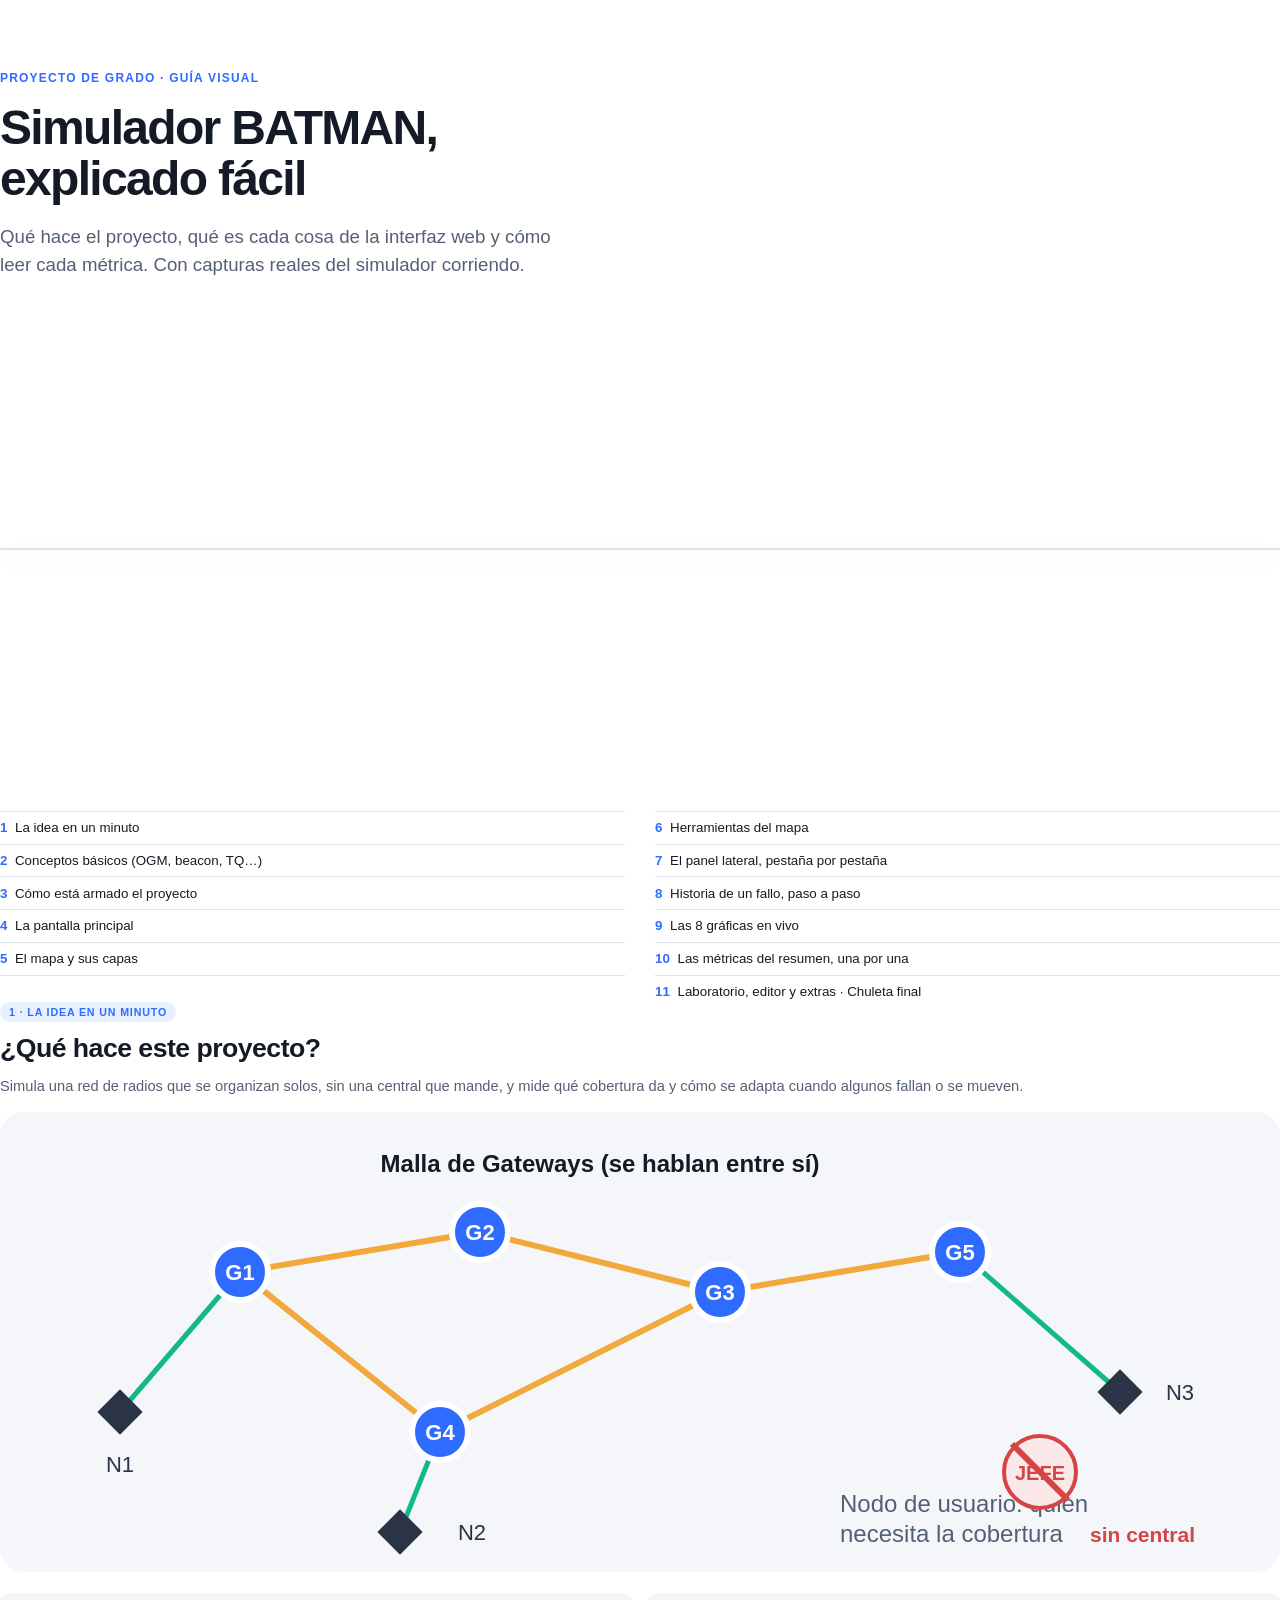
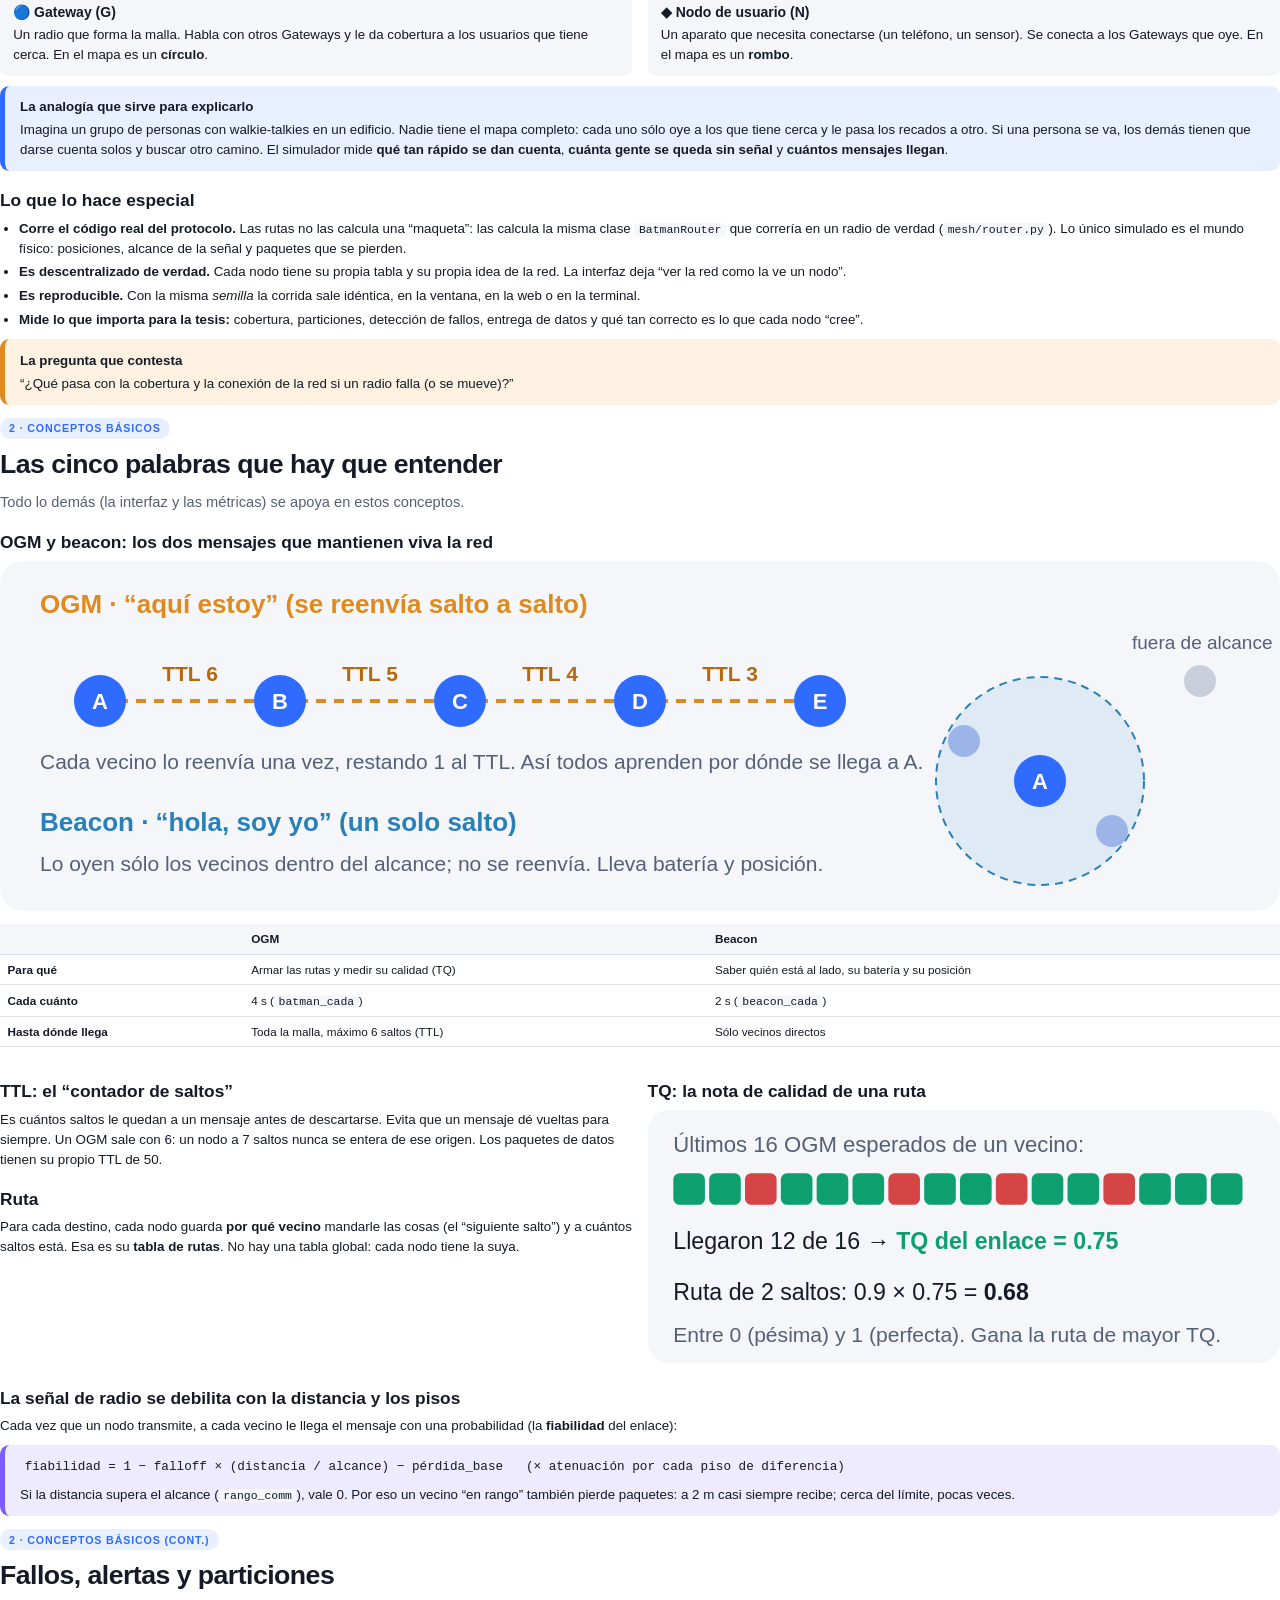
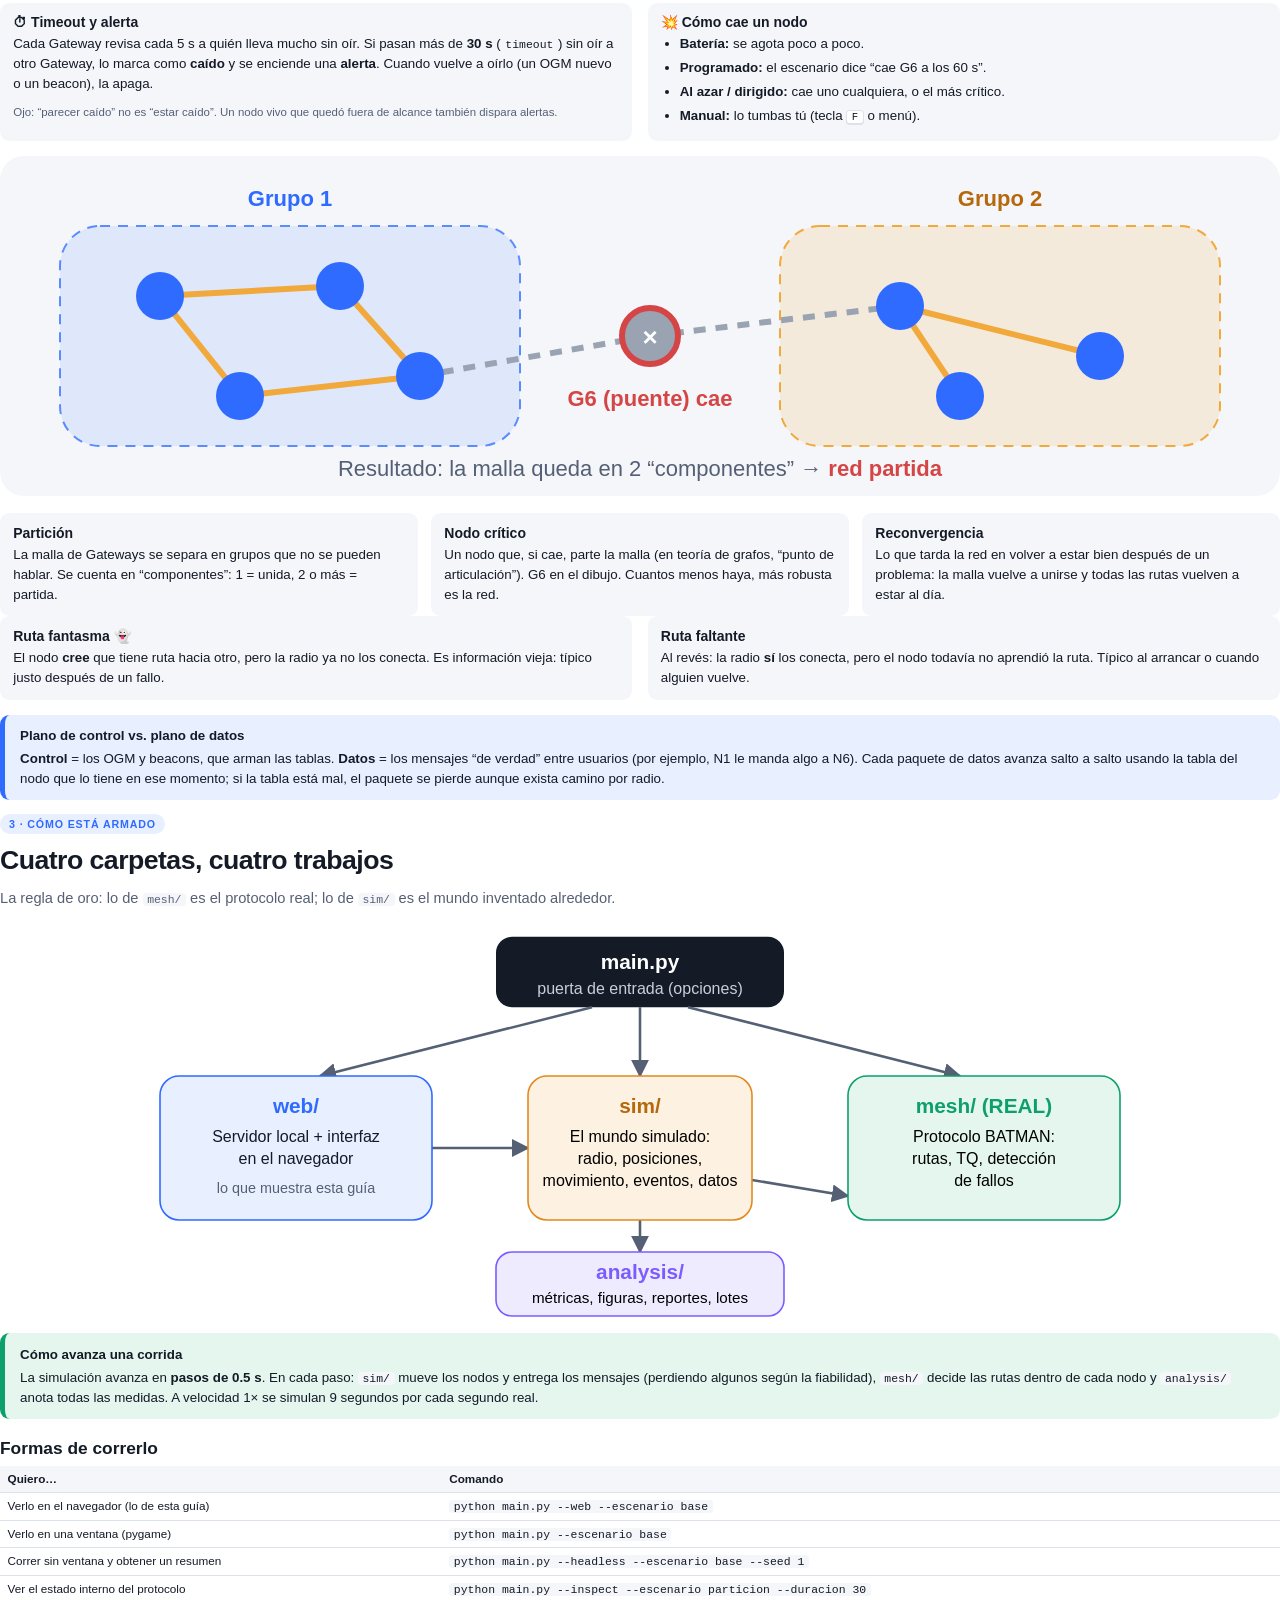
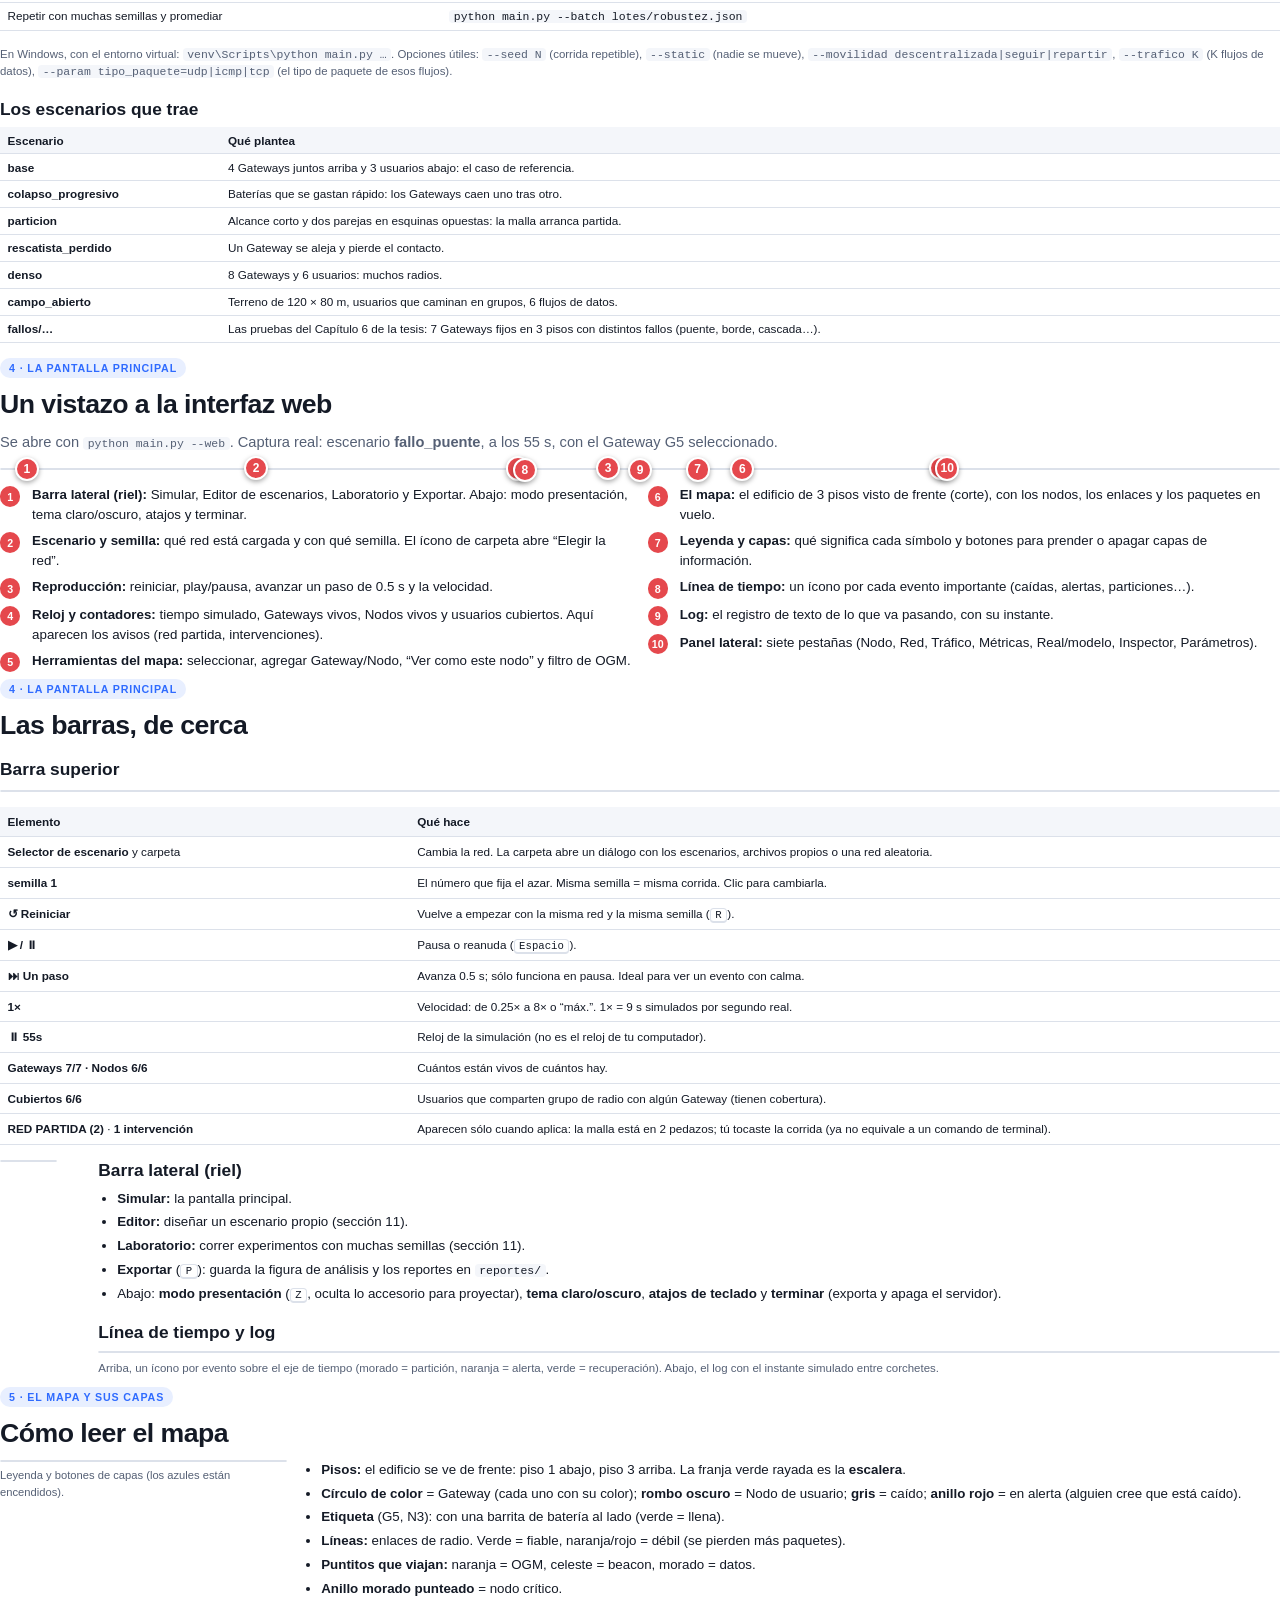
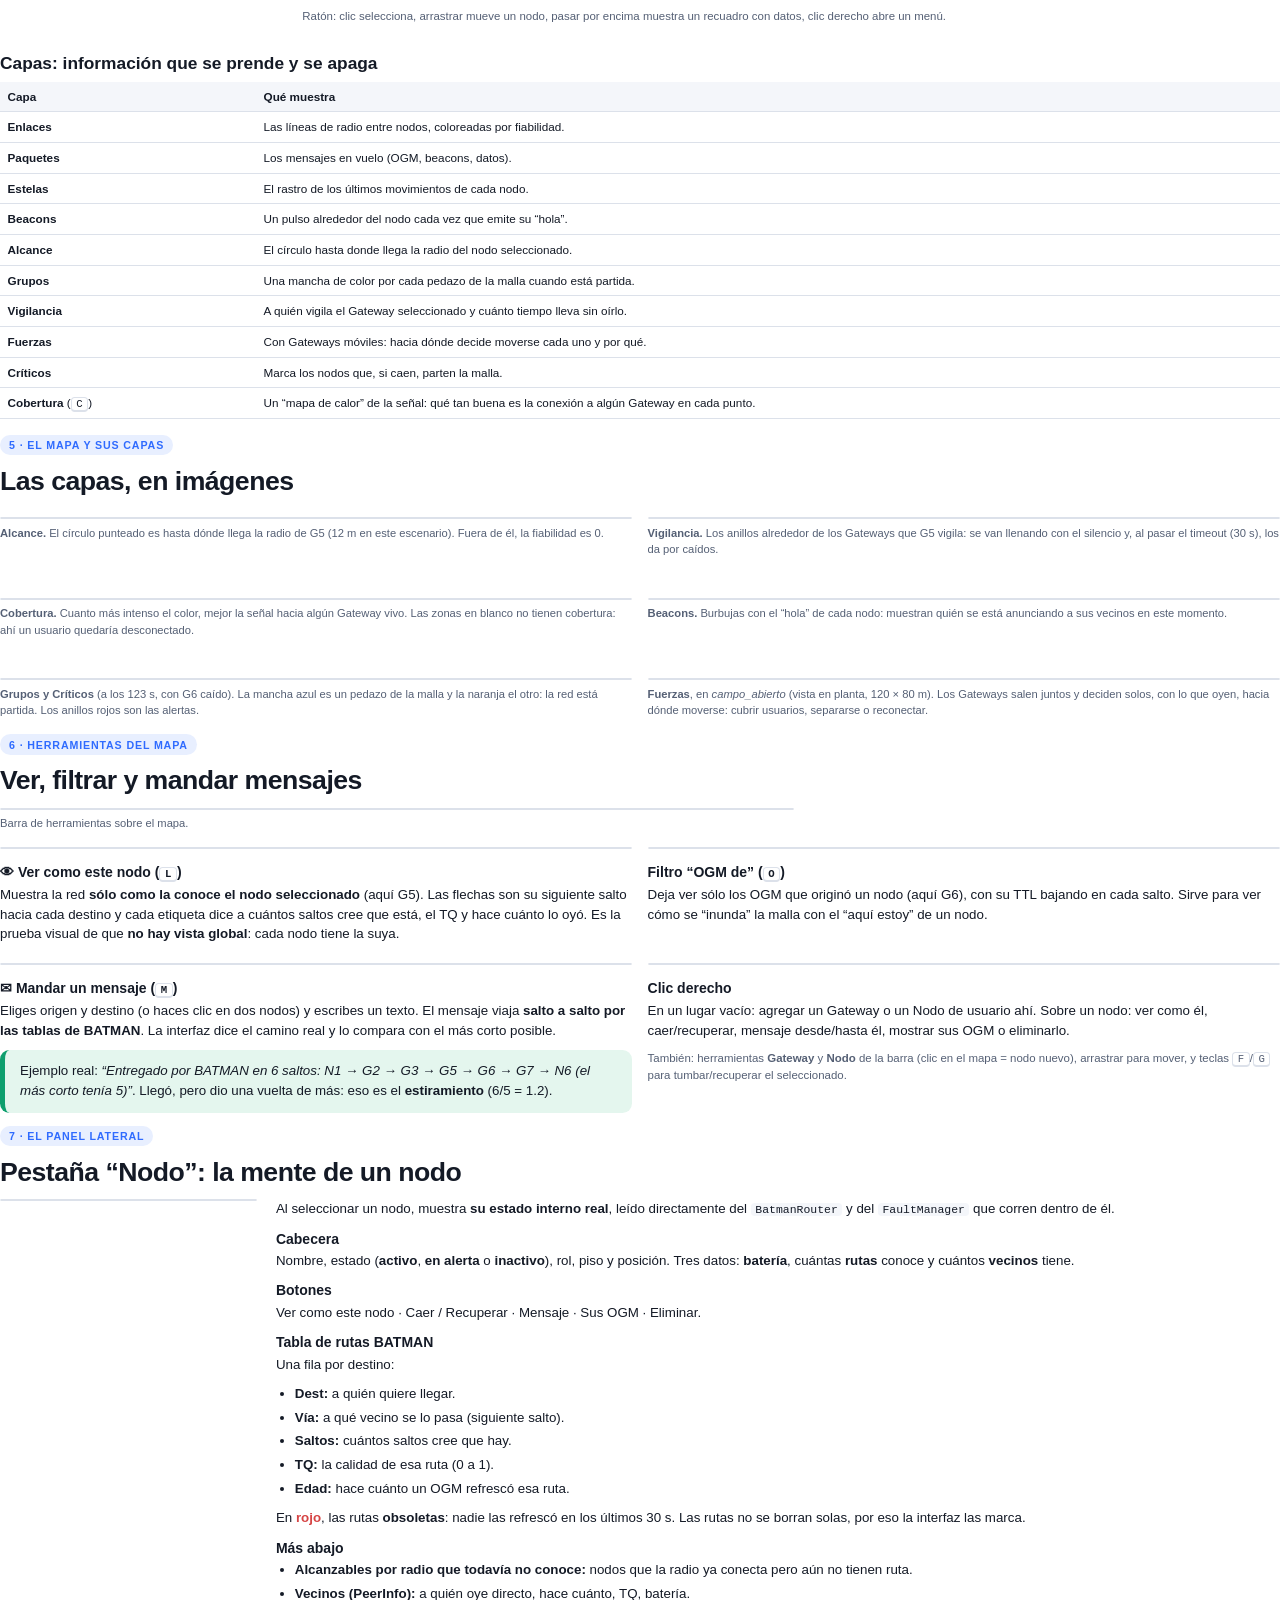
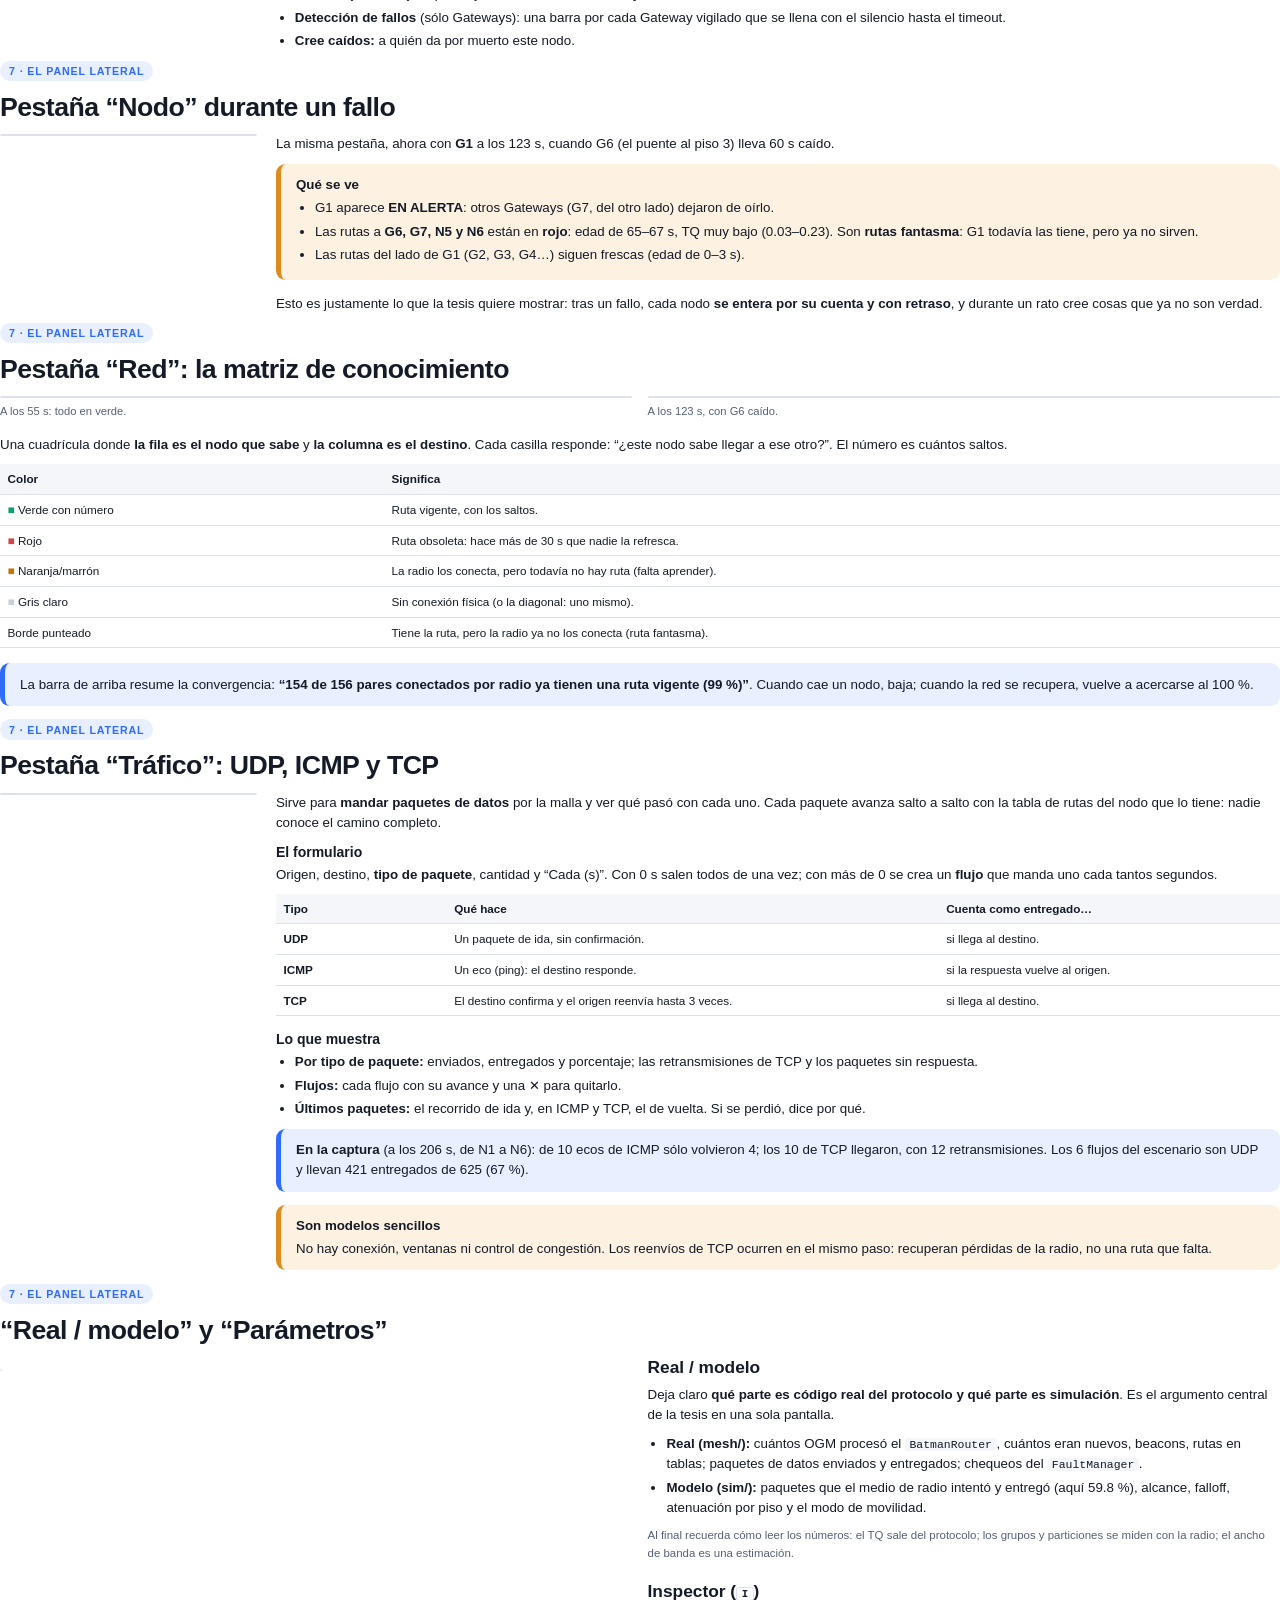
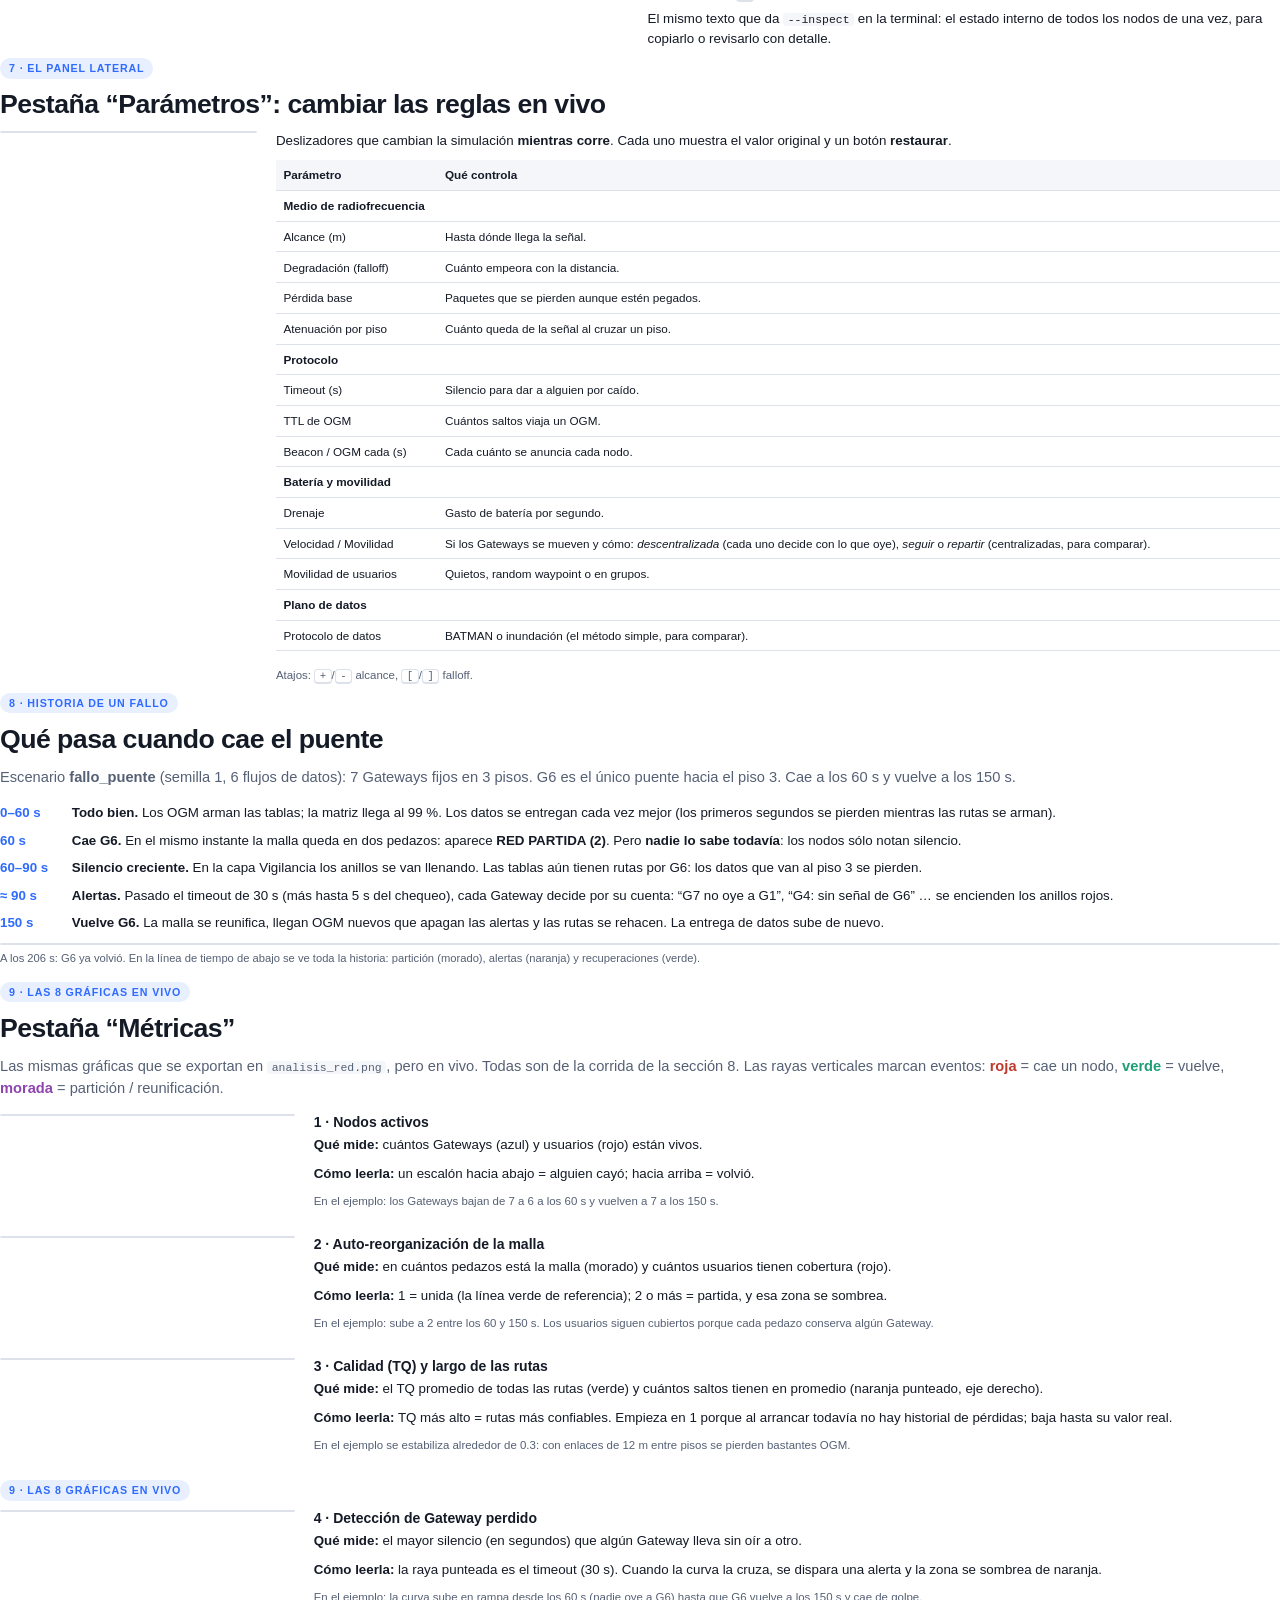
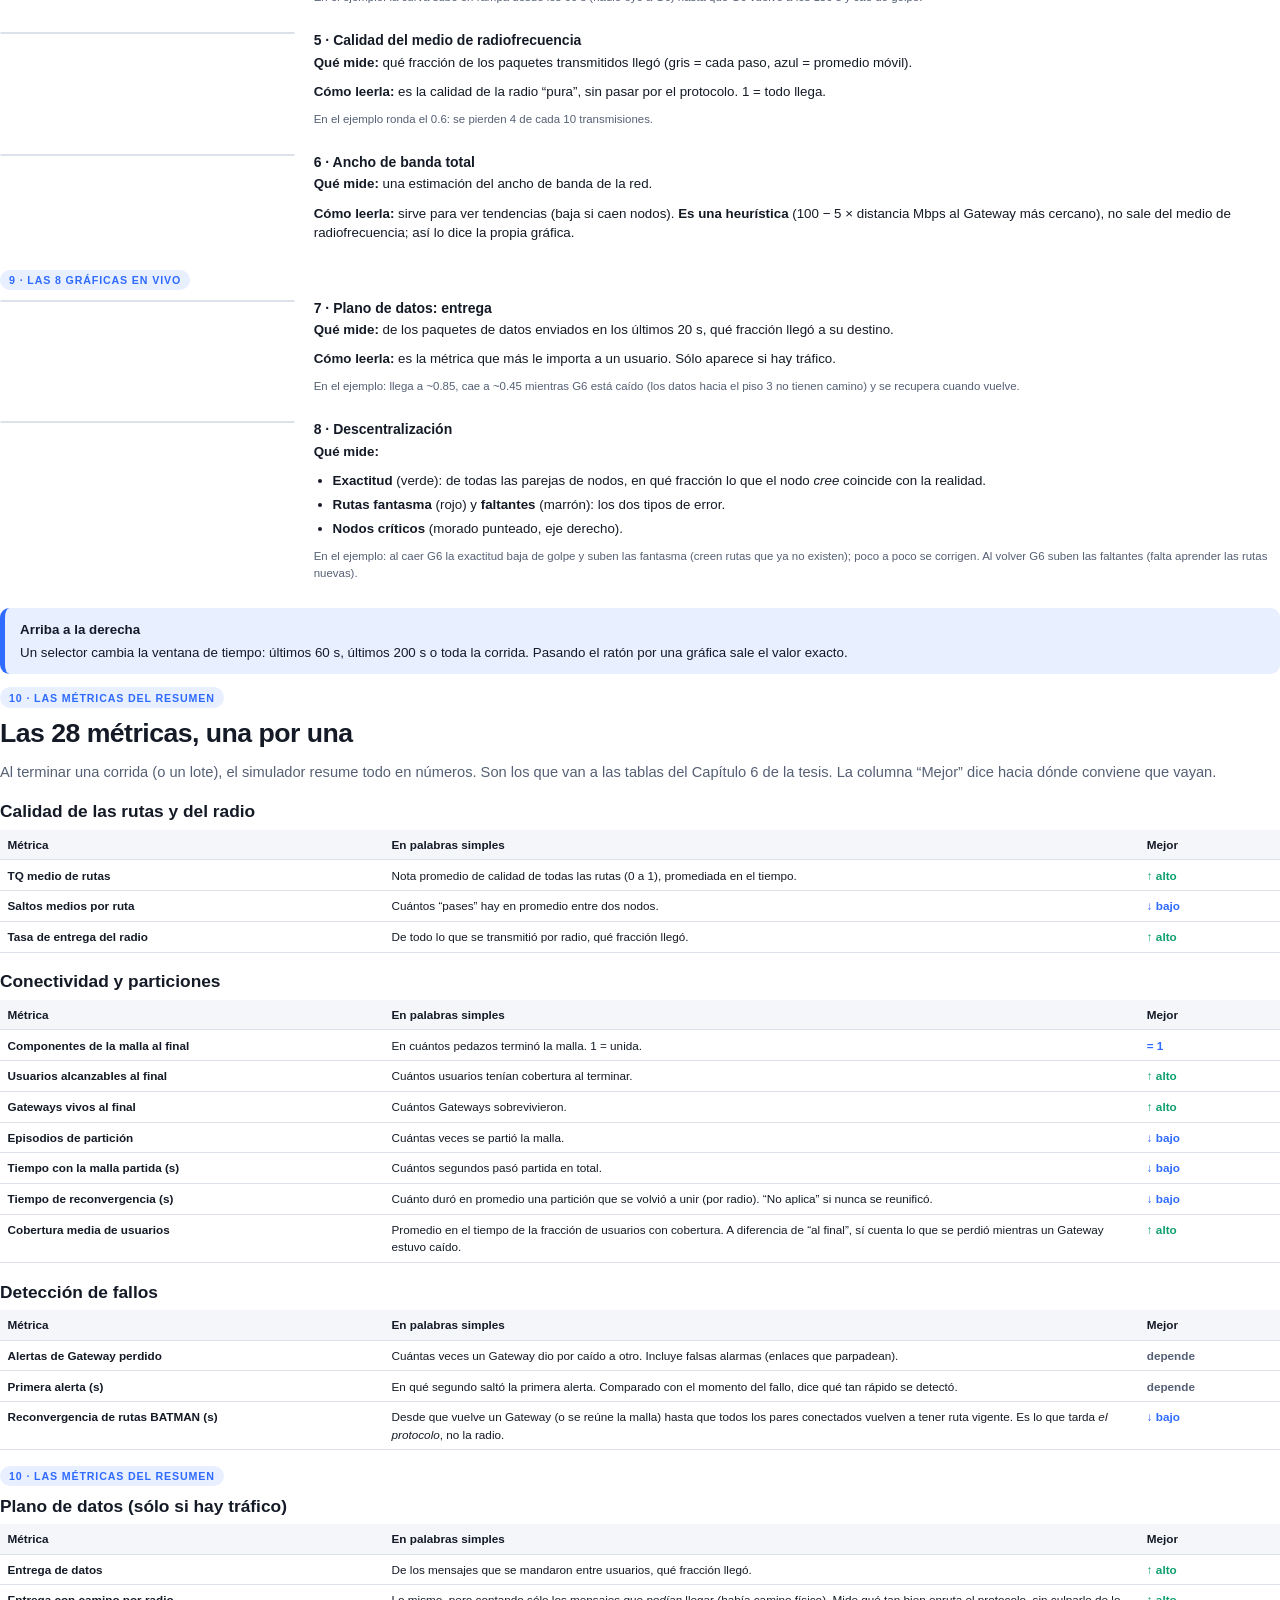
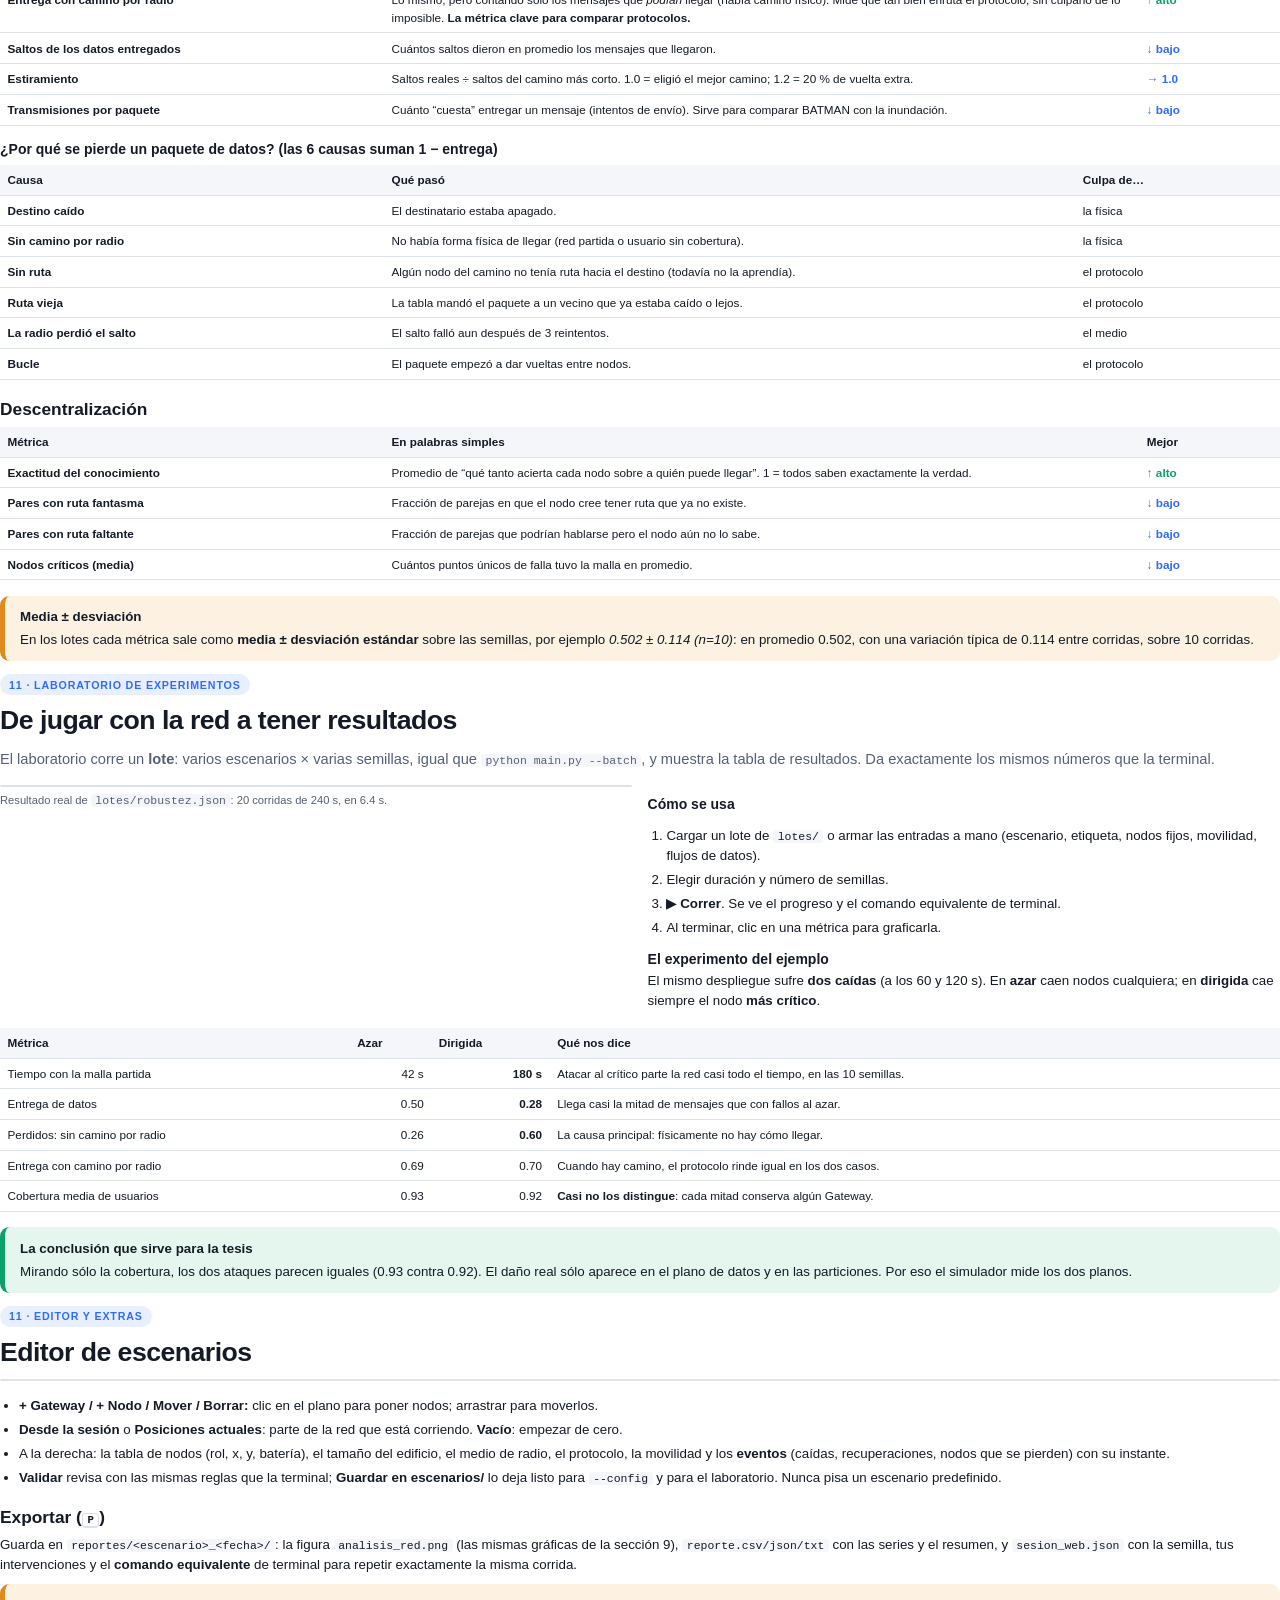
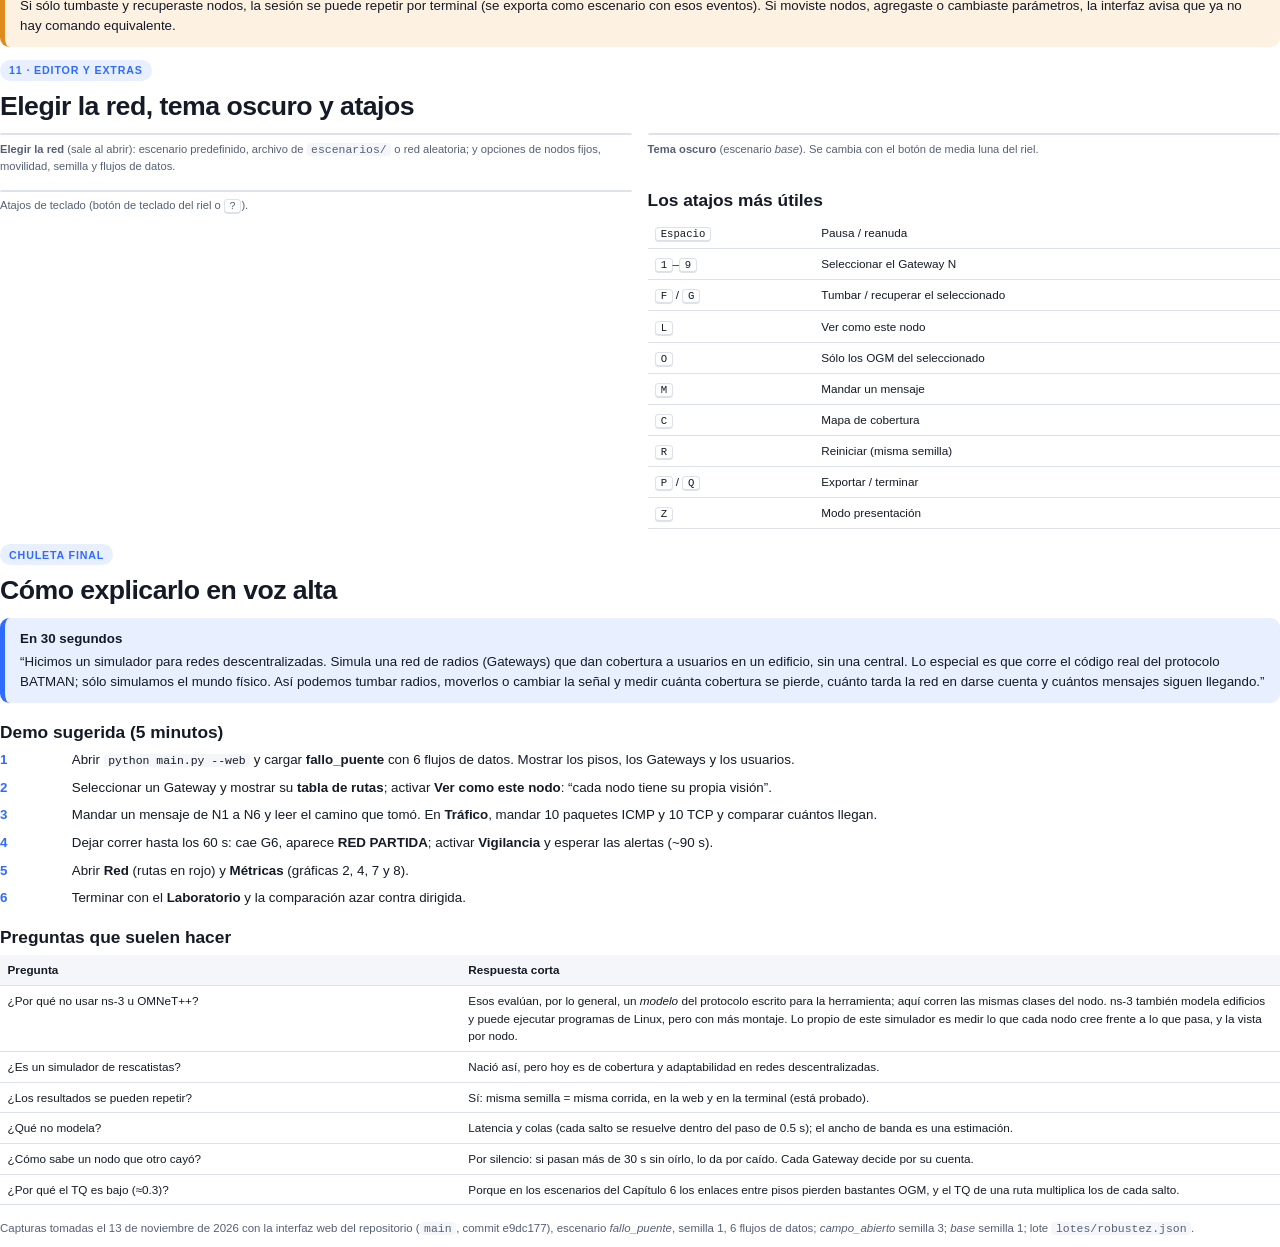
==== docs/guia_visual/guia.html @ e7326cbd "docs: pestana Trafico en los documentos, guia visual rehecha, fuentes verificadas y pendientes - PRE" ====
<!doctype html>
<html lang="es">
<head>
<meta charset="utf-8">
<title>Guía visual del Simulador BATMAN</title>
<style>
@font-face { font-family: "Inter"; src: url("inter.woff2") format("woff2"); font-weight: 100 900; }
@font-face { font-family: "JBM"; src: url("jetbrains-mono.woff2") format("woff2"); font-weight: 100 900; }
@page { size: A4; margin: 14mm 14mm 16mm 14mm; }
:root {
  --tinta: #141A26; --suave: #556075; --linea: #DCE1EA; --fondo: #F4F6FA;
  --azul: #2F6BFF; --azul-claro: #E8EFFF; --verde: #0E9F6E; --verde-claro: #E4F6EE;
  --naranja: #E08A1E; --naranja-claro: #FDF1E1; --rojo: #D64545; --rojo-claro: #FBE9E9;
  --morado: #7C5CFF; --morado-claro: #EFEBFF;
}
* { box-sizing: border-box; }
html { -webkit-print-color-adjust: exact; print-color-adjust: exact; }
body { font-family: Inter, sans-serif; color: var(--tinta); font-size: 10pt; line-height: 1.5; margin: 0; background: #fff; }
h1, h2, h3, h4 { line-height: 1.2; margin: 0; }
h2 { font-size: 20pt; letter-spacing: -0.02em; margin-bottom: 3mm; }
h3 { font-size: 13pt; margin: 5mm 0 2mm; }
h4 { font-size: 10.5pt; margin: 3mm 0 1mm; }
p { margin: 0 0 2.4mm; }
code, .mono { font-family: JBM, monospace; font-size: 8.6pt; background: var(--fondo); padding: 0 1.2mm; border-radius: 1mm; }
ul { margin: 0 0 2.5mm; padding-left: 5mm; }
li { margin-bottom: 1mm; }
.salto { break-before: page; }
figure { margin: 2.5mm 0 4mm; break-inside: avoid; }
figure img { width: 100%; display: block; border-radius: 2mm; border: 0.3mm solid var(--linea); }
figcaption { font-size: 8.4pt; color: var(--suave); margin-top: 1.4mm; }
.etiqueta-sec { display: inline-block; font-size: 8pt; font-weight: 700; letter-spacing: .08em; text-transform: uppercase;
  color: var(--azul); background: var(--azul-claro); padding: .6mm 2.4mm; border-radius: 10mm; margin-bottom: 2.5mm; }
.intro { font-size: 11pt; color: var(--suave); margin-bottom: 4mm; }

/* Cajas */
.caja { border-radius: 2.5mm; padding: 3mm 4mm; margin: 2.5mm 0 3.5mm; break-inside: avoid; }
.caja.idea { background: var(--azul-claro); border-left: 1.4mm solid var(--azul); }
.caja.ojo { background: var(--naranja-claro); border-left: 1.4mm solid var(--naranja); }
.caja.ejemplo { background: var(--verde-claro); border-left: 1.4mm solid var(--verde); }
.caja.morado { background: var(--morado-claro); border-left: 1.4mm solid var(--morado); }
.caja b.t { display: block; margin-bottom: .8mm; }
.caja p:last-child, .caja ul:last-child { margin-bottom: 0; }

.grid2 { display: grid; grid-template-columns: 1fr 1fr; gap: 4mm; }
.grid3 { display: grid; grid-template-columns: 1fr 1fr 1fr; gap: 3.5mm; }
.panel-lado { display: grid; grid-template-columns: 68mm 1fr; gap: 5mm; align-items: start; }
.panel-lado img { width: 100%; border-radius: 2mm; border: .3mm solid var(--linea); display: block; }
.tarjeta { background: var(--fondo); border-radius: 2.5mm; padding: 3mm 3.5mm; break-inside: avoid; }
.tarjeta h4 { margin-top: 0; }
.tarjeta p:last-child { margin-bottom: 0; }

/* Tablas */
table { border-collapse: collapse; width: 100%; font-size: 8.8pt; margin: 2mm 0 4mm; break-inside: auto; }
th { text-align: left; font-weight: 700; background: var(--fondo); }
th, td { padding: 1.6mm 2mm; border-bottom: .3mm solid var(--linea); vertical-align: top; }
tr { break-inside: avoid; }
td.num { text-align: right; font-variant-numeric: tabular-nums; white-space: nowrap; }
.mejor { font-weight: 700; white-space: nowrap; }
.mejor.sube { color: var(--verde); } .mejor.baja { color: var(--azul); } .mejor.neutro { color: var(--suave); }

/* Marcadores numerados sobre capturas */
.anotada { position: relative; }
.m { position: absolute; width: 6.4mm; height: 6.4mm; margin: -3.2mm 0 0 -3.2mm; border-radius: 50%;
  background: #E5484D; color: #fff; font-weight: 800; font-size: 9pt; display: grid; place-items: center;
  border: .6mm solid #fff; box-shadow: 0 .5mm 1.5mm rgba(0,0,0,.35); }
.lista-m { list-style: none; padding: 0; margin: 0; }
.lista-m li { display: grid; grid-template-columns: 7mm 1fr; gap: 1.5mm; margin-bottom: 1.6mm; break-inside: avoid; }
.lista-m .n { width: 5.4mm; height: 5.4mm; border-radius: 50%; background: #E5484D; color: #fff; font-weight: 800;
  font-size: 8pt; display: grid; place-items: center; margin-top: .3mm; }

/* Portada */
.portada { height: 265mm; display: flex; flex-direction: column; justify-content: space-between; }
.portada .arriba { margin-top: 18mm; }
.portada .chip { display: inline-block; font-size: 9pt; font-weight: 700; letter-spacing: .1em; text-transform: uppercase; color: var(--azul); }
.portada h1 { font-size: 36pt; letter-spacing: -0.035em; margin: 4mm 0 5mm; line-height: 1.05; }
.portada .sub { font-size: 14pt; color: var(--suave); max-width: 150mm; }
.portada .contenido { display: grid; grid-template-columns: 1fr 1fr; gap: 1.5mm 8mm; font-size: 10pt; }
.portada .contenido div { border-top: .3mm solid var(--linea); padding-top: 1.6mm; }
.portada .contenido b { color: var(--azul); margin-right: 2mm; }
.portada img { width: 100%; border-radius: 3mm; border: .3mm solid var(--linea); box-shadow: 0 2mm 6mm rgba(20,26,38,.12); }

.graf { display: grid; grid-template-columns: 78mm 1fr; gap: 5mm; align-items: start; margin-bottom: 4.5mm; break-inside: avoid; }
.graf img { width: 100%; border-radius: 2mm; border: .3mm solid var(--linea); }
.graf h4 { margin-top: 0; }
.mini { font-size: 8.6pt; color: var(--suave); }
.paso { display: grid; grid-template-columns: 16mm 1fr; gap: 3mm; margin-bottom: 2mm; break-inside: avoid; }
.paso .t { font-weight: 800; color: var(--azul); font-variant-numeric: tabular-nums; }
svg text { font-family: Inter, sans-serif; }
.kbd { font-family: JBM, monospace; font-size: 8pt; border: .3mm solid var(--linea); border-bottom-width: .7mm; border-radius: 1mm; padding: 0 1.2mm; background: #fff; }
</style>
</head>
<body>

<!-- ═════════════ PORTADA ═════════════ -->
<section class="portada">
  <div class="arriba">
    <span class="chip">Proyecto de grado · Guía visual</span>
    <h1>Simulador BATMAN,<br>explicado fácil</h1>
    <p class="sub">Qué hace el proyecto, qué es cada cosa de la interfaz web y cómo leer cada métrica. Con capturas reales del simulador corriendo.</p>
  </div>
  <img src="img/21_particion_general.jpg" alt="">
  <div class="contenido">
    <div><b>1</b>La idea en un minuto</div>
    <div><b>6</b>Herramientas del mapa</div>
    <div><b>2</b>Conceptos básicos (OGM, beacon, TQ…)</div>
    <div><b>7</b>El panel lateral, pestaña por pestaña</div>
    <div><b>3</b>Cómo está armado el proyecto</div>
    <div><b>8</b>Historia de un fallo, paso a paso</div>
    <div><b>4</b>La pantalla principal</div>
    <div><b>9</b>Las 8 gráficas en vivo</div>
    <div><b>5</b>El mapa y sus capas</div>
    <div><b>10</b>Las métricas del resumen, una por una</div>
    <div></div>
    <div><b>11</b>Laboratorio, editor y extras · Chuleta final</div>
  </div>
</section>

<!-- ═════════════ 1. LA IDEA ═════════════ -->
<section class="salto">
  <span class="etiqueta-sec">1 · La idea en un minuto</span>
  <h2>¿Qué hace este proyecto?</h2>
  <p class="intro">Simula una red de radios que se organizan solos, sin una central que mande, y mide qué cobertura da y cómo se adapta cuando algunos fallan o se mueven.</p>

  <svg viewBox="0 0 640 230" width="100%">
    <defs><marker id="fl" viewBox="0 0 10 10" refX="9" refY="5" markerWidth="6" markerHeight="6" orient="auto"><path d="M0 0 10 5 0 10z" fill="#556075"/></marker></defs>
    <rect x="0" y="0" width="640" height="230" rx="12" fill="#F4F6FA"/>
    <g stroke="#F2A93B" stroke-width="3">
      <line x1="120" y1="80" x2="240" y2="60"/><line x1="240" y1="60" x2="360" y2="90"/>
      <line x1="120" y1="80" x2="220" y2="160"/><line x1="220" y1="160" x2="360" y2="90"/>
      <line x1="360" y1="90" x2="480" y2="70"/>
    </g>
    <g stroke="#12B886" stroke-width="2.5">
      <line x1="120" y1="80" x2="60" y2="150"/><line x1="220" y1="160" x2="200" y2="210"/><line x1="480" y1="70" x2="560" y2="140"/>
    </g>
    <g fill="#2F6BFF" stroke="#fff" stroke-width="3">
      <circle cx="120" cy="80" r="14"/><circle cx="240" cy="60" r="14"/><circle cx="360" cy="90" r="14"/>
      <circle cx="220" cy="160" r="14"/><circle cx="480" cy="70" r="14"/>
    </g>
    <g fill="#fff" font-size="11" font-weight="700" text-anchor="middle"><text x="120" y="84">G1</text><text x="240" y="64">G2</text><text x="360" y="94">G3</text><text x="220" y="164">G4</text><text x="480" y="74">G5</text></g>
    <g fill="#2B3445"><rect x="52" y="142" width="16" height="16" transform="rotate(45 60 150)"/><rect x="192" y="202" width="16" height="16" transform="rotate(45 200 210)" /><rect x="552" y="132" width="16" height="16" transform="rotate(45 560 140)"/></g>
    <g font-size="11" fill="#2B3445" text-anchor="middle"><text x="60" y="180">N1</text><text x="236" y="214">N2</text><text x="590" y="144">N3</text></g>
    <g font-size="12" fill="#556075">
      <text x="300" y="30" text-anchor="middle" font-weight="700" fill="#141A26">Malla de Gateways (se hablan entre sí)</text>
      <text x="420" y="200">Nodo de usuario: quien</text><text x="420" y="215">necesita la cobertura</text>
    </g>
    <g transform="translate(520,180)"><circle r="18" fill="#FBE9E9" stroke="#D64545" stroke-width="2"/><text y="4" text-anchor="middle" font-size="10" font-weight="800" fill="#D64545">JEFE</text><line x1="-14" y1="-14" x2="14" y2="14" stroke="#D64545" stroke-width="3"/></g>
    <text x="545" y="215" font-size="10.5" fill="#D64545" font-weight="700">sin central</text>
  </svg>

  <div class="grid2" style="margin-top:4mm">
    <div class="tarjeta"><h4>🔵 Gateway (G)</h4><p>Un radio que forma la malla. Habla con otros Gateways y le da cobertura a los usuarios que tiene cerca. En el mapa es un <b>círculo</b>.</p></div>
    <div class="tarjeta"><h4>◆ Nodo de usuario (N)</h4><p>Un aparato que necesita conectarse (un teléfono, un sensor). Se conecta a los Gateways que oye. En el mapa es un <b>rombo</b>.</p></div>
  </div>

  <div class="caja idea"><b class="t">La analogía que sirve para explicarlo</b>
    <p>Imagina un grupo de personas con walkie-talkies en un edificio. Nadie tiene el mapa completo: cada uno sólo oye a los que tiene cerca y le pasa los recados a otro. Si una persona se va, los demás tienen que darse cuenta solos y buscar otro camino. El simulador mide <b>qué tan rápido se dan cuenta</b>, <b>cuánta gente se queda sin señal</b> y <b>cuántos mensajes llegan</b>.</p>
  </div>

  <h3>Lo que lo hace especial</h3>
  <ul>
    <li><b>Corre el código real del protocolo.</b> Las rutas no las calcula una “maqueta”: las calcula la misma clase <code>BatmanRouter</code> que correría en un radio de verdad (<code>mesh/router.py</code>). Lo único simulado es el mundo físico: posiciones, alcance de la señal y paquetes que se pierden.</li>
    <li><b>Es descentralizado de verdad.</b> Cada nodo tiene su propia tabla y su propia idea de la red. La interfaz deja “ver la red como la ve un nodo”.</li>
    <li><b>Es reproducible.</b> Con la misma <i>semilla</i> la corrida sale idéntica, en la ventana, en la web o en la terminal.</li>
    <li><b>Mide lo que importa para la tesis:</b> cobertura, particiones, detección de fallos, entrega de datos y qué tan correcto es lo que cada nodo “cree”.</li>
  </ul>
  <div class="caja ojo"><b class="t">La pregunta que contesta</b><p>“¿Qué pasa con la cobertura y la conexión de la red si un radio falla (o se mueve)?”</p></div>
</section>

<!-- ═════════════ 2. CONCEPTOS ═════════════ -->
<section class="salto">
  <span class="etiqueta-sec">2 · Conceptos básicos</span>
  <h2>Las cinco palabras que hay que entender</h2>
  <p class="intro">Todo lo demás (la interfaz y las métricas) se apoya en estos conceptos.</p>

  <h3>OGM y beacon: los dos mensajes que mantienen viva la red</h3>
  <svg viewBox="0 0 640 175" width="100%">
    <rect width="640" height="175" rx="12" fill="#F4F6FA"/>
    <text x="20" y="26" font-size="13" font-weight="800" fill="#E08A1E">OGM · “aquí estoy” (se reenvía salto a salto)</text>
    <g stroke="#E08A1E" stroke-width="2" stroke-dasharray="5 4">
      <line x1="50" y1="70" x2="140" y2="70"/><line x1="140" y1="70" x2="230" y2="70"/><line x1="230" y1="70" x2="320" y2="70"/><line x1="320" y1="70" x2="410" y2="70"/>
    </g>
    <g fill="#2F6BFF"><circle cx="50" cy="70" r="13"/><circle cx="140" cy="70" r="13"/><circle cx="230" cy="70" r="13"/><circle cx="320" cy="70" r="13"/><circle cx="410" cy="70" r="13"/></g>
    <g fill="#fff" font-size="11" font-weight="700" text-anchor="middle"><text x="50" y="74">A</text><text x="140" y="74">B</text><text x="230" y="74">C</text><text x="320" y="74">D</text><text x="410" y="74">E</text></g>
    <g font-size="10.5" fill="#B5690C" text-anchor="middle" font-weight="700"><text x="95" y="60">TTL 6</text><text x="185" y="60">TTL 5</text><text x="275" y="60">TTL 4</text><text x="365" y="60">TTL 3</text></g>
    <text x="20" y="104" font-size="10.5" fill="#556075">Cada vecino lo reenvía una vez, restando 1 al TTL. Así todos aprenden por dónde se llega a A.</text>

    <text x="20" y="135" font-size="13" font-weight="800" fill="#2980B9">Beacon · “hola, soy yo” (un solo salto)</text>
    <circle cx="520" cy="110" r="52" fill="#2980B9" fill-opacity=".1" stroke="#2980B9" stroke-dasharray="4 3"/>
    <circle cx="520" cy="110" r="13" fill="#2F6BFF"/><text x="520" y="114" fill="#fff" font-size="11" font-weight="700" text-anchor="middle">A</text>
    <circle cx="482" cy="90" r="8" fill="#9DB4E8"/><circle cx="556" cy="135" r="8" fill="#9DB4E8"/><circle cx="600" cy="60" r="8" fill="#C8CFDB"/>
    <text x="20" y="155" font-size="10.5" fill="#556075">Lo oyen sólo los vecinos dentro del alcance; no se reenvía. Lleva batería y posición.</text>
    <text x="566" y="44" font-size="9.5" fill="#556075">fuera de alcance</text>
  </svg>

  <table>
    <tr><th></th><th>OGM</th><th>Beacon</th></tr>
    <tr><td><b>Para qué</b></td><td>Armar las rutas y medir su calidad (TQ)</td><td>Saber quién está al lado, su batería y su posición</td></tr>
    <tr><td><b>Cada cuánto</b></td><td>4 s (<code>batman_cada</code>)</td><td>2 s (<code>beacon_cada</code>)</td></tr>
    <tr><td><b>Hasta dónde llega</b></td><td>Toda la malla, máximo 6 saltos (TTL)</td><td>Sólo vecinos directos</td></tr>
  </table>

  <div class="grid2">
    <div>
      <h3>TTL: el “contador de saltos”</h3>
      <p>Es cuántos saltos le quedan a un mensaje antes de descartarse. Evita que un mensaje dé vueltas para siempre. Un OGM sale con 6: un nodo a 7 saltos nunca se entera de ese origen. Los paquetes de datos tienen su propio TTL de 50.</p>
      <h3>Ruta</h3>
      <p>Para cada destino, cada nodo guarda <b>por qué vecino</b> mandarle las cosas (el “siguiente salto”) y a cuántos saltos está. Esa es su <b>tabla de rutas</b>. No hay una tabla global: cada nodo tiene la suya.</p>
    </div>
    <div>
      <h3>TQ: la nota de calidad de una ruta</h3>
      <svg viewBox="0 0 300 120" width="100%">
        <g>
          <rect x="0" y="0" width="300" height="120" rx="10" fill="#F4F6FA"/>
          <text x="12" y="20" font-size="10.5" fill="#556075">Últimos 16 OGM esperados de un vecino:</text>
          <g transform="translate(12,30)">
            <rect x="0" width="15" height="15" rx="3" fill="#0E9F6E"/><rect x="17" width="15" height="15" rx="3" fill="#0E9F6E"/><rect x="34" width="15" height="15" rx="3" fill="#D64545"/><rect x="51" width="15" height="15" rx="3" fill="#0E9F6E"/>
            <rect x="68" width="15" height="15" rx="3" fill="#0E9F6E"/><rect x="85" width="15" height="15" rx="3" fill="#0E9F6E"/><rect x="102" width="15" height="15" rx="3" fill="#D64545"/><rect x="119" width="15" height="15" rx="3" fill="#0E9F6E"/>
            <rect x="136" width="15" height="15" rx="3" fill="#0E9F6E"/><rect x="153" width="15" height="15" rx="3" fill="#D64545"/><rect x="170" width="15" height="15" rx="3" fill="#0E9F6E"/><rect x="187" width="15" height="15" rx="3" fill="#0E9F6E"/>
            <rect x="204" width="15" height="15" rx="3" fill="#D64545"/><rect x="221" width="15" height="15" rx="3" fill="#0E9F6E"/><rect x="238" width="15" height="15" rx="3" fill="#0E9F6E"/><rect x="255" width="15" height="15" rx="3" fill="#0E9F6E"/>
          </g>
          <text x="12" y="66" font-size="11" fill="#141A26">Llegaron 12 de 16 → <tspan font-weight="800" fill="#0E9F6E">TQ del enlace = 0.75</tspan></text>
          <text x="12" y="90" font-size="11" fill="#141A26">Ruta de 2 saltos: 0.9 × 0.75 = <tspan font-weight="800">0.68</tspan></text>
          <text x="12" y="110" font-size="10" fill="#556075">Entre 0 (pésima) y 1 (perfecta). Gana la ruta de mayor TQ.</text>
        </g>
      </svg>
    </div>
  </div>

  <h3>La señal de radio se debilita con la distancia y los pisos</h3>
  <p>Cada vez que un nodo transmite, a cada vecino le llega el mensaje con una probabilidad (la <b>fiabilidad</b> del enlace):</p>
  <div class="caja morado"><p class="mono" style="background:none;font-size:9.5pt">fiabilidad = 1 − falloff × (distancia / alcance) − pérdida_base &nbsp;&nbsp;(× atenuación por cada piso de diferencia)</p>
  <p>Si la distancia supera el alcance (<code>rango_comm</code>), vale 0. Por eso un vecino “en rango” también pierde paquetes: a 2 m casi siempre recibe; cerca del límite, pocas veces.</p></div>
</section>

<section class="salto">
  <span class="etiqueta-sec">2 · Conceptos básicos (cont.)</span>
  <h2>Fallos, alertas y particiones</h2>

  <div class="grid2">
    <div class="tarjeta">
      <h4>⏱ Timeout y alerta</h4>
      <p>Cada Gateway revisa cada 5 s a quién lleva mucho sin oír. Si pasan más de <b>30 s</b> (<code>timeout</code>) sin oír a otro Gateway, lo marca como <b>caído</b> y se enciende una <b>alerta</b>. Cuando vuelve a oírlo (un OGM nuevo o un beacon), la apaga.</p>
      <p class="mini">Ojo: “parecer caído” no es “estar caído”. Un nodo vivo que quedó fuera de alcance también dispara alertas.</p>
    </div>
    <div class="tarjeta">
      <h4>💥 Cómo cae un nodo</h4>
      <ul style="margin:0">
        <li><b>Batería:</b> se agota poco a poco.</li>
        <li><b>Programado:</b> el escenario dice “cae G6 a los 60 s”.</li>
        <li><b>Al azar / dirigido:</b> cae uno cualquiera, o el más crítico.</li>
        <li><b>Manual:</b> lo tumbas tú (tecla <span class="kbd">F</span> o menú).</li>
      </ul>
    </div>
  </div>

  <svg viewBox="0 0 640 170" width="100%" style="margin-top:4mm">
    <rect width="640" height="170" rx="12" fill="#F4F6FA"/>
    <rect x="30" y="35" width="230" height="110" rx="20" fill="#5B8CFF" fill-opacity=".14" stroke="#5B8CFF" stroke-dasharray="5 4"/>
    <rect x="390" y="35" width="220" height="110" rx="20" fill="#F2A93B" fill-opacity=".16" stroke="#F2A93B" stroke-dasharray="5 4"/>
    <g stroke="#F2A93B" stroke-width="3"><line x1="80" y1="70" x2="170" y2="65"/><line x1="80" y1="70" x2="120" y2="120"/><line x1="120" y1="120" x2="210" y2="110"/><line x1="170" y1="65" x2="210" y2="110"/>
      <line x1="450" y1="75" x2="550" y2="100"/><line x1="450" y1="75" x2="480" y2="120"/></g>
    <g stroke="#9AA3B2" stroke-width="3" stroke-dasharray="6 5"><line x1="210" y1="110" x2="325" y2="90"/><line x1="325" y1="90" x2="450" y2="75"/></g>
    <g fill="#2F6BFF"><circle cx="80" cy="70" r="12"/><circle cx="170" cy="65" r="12"/><circle cx="120" cy="120" r="12"/><circle cx="210" cy="110" r="12"/><circle cx="450" cy="75" r="12"/><circle cx="550" cy="100" r="12"/><circle cx="480" cy="120" r="12"/></g>
    <circle cx="325" cy="90" r="14" fill="#9AA3B2" stroke="#D64545" stroke-width="3"/>
    <text x="325" y="95" font-size="13" font-weight="800" fill="#fff" text-anchor="middle">×</text>
    <text x="325" y="125" font-size="11" font-weight="800" fill="#D64545" text-anchor="middle">G6 (puente) cae</text>
    <text x="145" y="25" font-size="11" font-weight="700" fill="#2F6BFF" text-anchor="middle">Grupo 1</text>
    <text x="500" y="25" font-size="11" font-weight="700" fill="#B5690C" text-anchor="middle">Grupo 2</text>
    <text x="320" y="160" font-size="11" fill="#556075" text-anchor="middle">Resultado: la malla queda en 2 “componentes” → <tspan font-weight="800" fill="#D64545">red partida</tspan></text>
  </svg>

  <div class="grid3" style="margin-top:3mm">
    <div class="tarjeta"><h4>Partición</h4><p>La malla de Gateways se separa en grupos que no se pueden hablar. Se cuenta en “componentes”: 1 = unida, 2 o más = partida.</p></div>
    <div class="tarjeta"><h4>Nodo crítico</h4><p>Un nodo que, si cae, parte la malla (en teoría de grafos, “punto de articulación”). G6 en el dibujo. Cuantos menos haya, más robusta es la red.</p></div>
    <div class="tarjeta"><h4>Reconvergencia</h4><p>Lo que tarda la red en volver a estar bien después de un problema: la malla vuelve a unirse y todas las rutas vuelven a estar al día.</p></div>
  </div>

  <div class="grid2">
    <div class="tarjeta"><h4>Ruta fantasma 👻</h4><p>El nodo <b>cree</b> que tiene ruta hacia otro, pero la radio ya no los conecta. Es información vieja: típico justo después de un fallo.</p></div>
    <div class="tarjeta"><h4>Ruta faltante</h4><p>Al revés: la radio <b>sí</b> los conecta, pero el nodo todavía no aprendió la ruta. Típico al arrancar o cuando alguien vuelve.</p></div>
  </div>

  <div class="caja idea" style="margin-top:4mm"><b class="t">Plano de control vs. plano de datos</b>
    <p><b>Control</b> = los OGM y beacons, que arman las tablas. <b>Datos</b> = los mensajes “de verdad” entre usuarios (por ejemplo, N1 le manda algo a N6). Cada paquete de datos avanza salto a salto usando la tabla del nodo que lo tiene en ese momento; si la tabla está mal, el paquete se pierde aunque exista camino por radio.</p>
  </div>
</section>

<!-- ═════════════ 3. ARQUITECTURA ═════════════ -->
<section class="salto">
  <span class="etiqueta-sec">3 · Cómo está armado</span>
  <h2>Cuatro carpetas, cuatro trabajos</h2>
  <p class="intro">La regla de oro: lo de <code>mesh/</code> es el protocolo real; lo de <code>sim/</code> es el mundo inventado alrededor.</p>

  <svg viewBox="0 0 640 250" width="80%" style="display:block;margin:0 auto">
    <defs><marker id="fl2" viewBox="0 0 10 10" refX="9" refY="5" markerWidth="7" markerHeight="7" orient="auto"><path d="M0 0 10 5 0 10z" fill="#556075"/></marker></defs>
    <rect x="230" y="8" width="180" height="44" rx="10" fill="#141A26"/><text x="320" y="28" fill="#fff" text-anchor="middle" font-size="13" font-weight="800">main.py</text><text x="320" y="44" fill="#C8CFDB" text-anchor="middle" font-size="10">puerta de entrada (opciones)</text>
    <g stroke="#556075" stroke-width="1.6" fill="none" marker-end="url(#fl2)">
      <path d="M290 52 L120 95"/><path d="M320 52 L320 95"/><path d="M350 52 L520 95"/>
      <path d="M190 140 L250 140"/><path d="M390 160 L450 170"/><path d="M320 185 L320 205"/>
    </g>
    <rect x="20" y="95" width="170" height="90" rx="12" fill="#E8EFFF" stroke="#2F6BFF"/>
    <text x="105" y="118" text-anchor="middle" font-size="13" font-weight="800" fill="#2F6BFF">web/</text>
    <text x="105" y="136" text-anchor="middle" font-size="10" fill="#141A26">Servidor local + interfaz</text><text x="105" y="150" text-anchor="middle" font-size="10" fill="#141A26">en el navegador</text><text x="105" y="168" text-anchor="middle" font-size="9" fill="#556075">lo que muestra esta guía</text>
    <rect x="250" y="95" width="140" height="90" rx="12" fill="#FDF1E1" stroke="#E08A1E"/>
    <text x="320" y="118" text-anchor="middle" font-size="13" font-weight="800" fill="#B5690C">sim/</text>
    <text x="320" y="136" text-anchor="middle" font-size="10">El mundo simulado:</text><text x="320" y="150" text-anchor="middle" font-size="10">radio, posiciones,</text><text x="320" y="164" text-anchor="middle" font-size="10">movimiento, eventos, datos</text>
    <rect x="450" y="95" width="170" height="90" rx="12" fill="#E4F6EE" stroke="#0E9F6E"/>
    <text x="535" y="118" text-anchor="middle" font-size="13" font-weight="800" fill="#0E9F6E">mesh/  (REAL)</text>
    <text x="535" y="136" text-anchor="middle" font-size="10">Protocolo BATMAN:</text><text x="535" y="150" text-anchor="middle" font-size="10">rutas, TQ, detección</text><text x="535" y="164" text-anchor="middle" font-size="10">de fallos</text>
    <rect x="230" y="205" width="180" height="40" rx="10" fill="#EFEBFF" stroke="#7C5CFF"/>
    <text x="320" y="222" text-anchor="middle" font-size="13" font-weight="800" fill="#7C5CFF">analysis/</text><text x="320" y="237" text-anchor="middle" font-size="9.5">métricas, figuras, reportes, lotes</text>
  </svg>

  <div class="caja ejemplo"><b class="t">Cómo avanza una corrida</b>
    <p>La simulación avanza en <b>pasos de 0.5 s</b>. En cada paso: <code>sim/</code> mueve los nodos y entrega los mensajes (perdiendo algunos según la fiabilidad), <code>mesh/</code> decide las rutas dentro de cada nodo y <code>analysis/</code> anota todas las medidas. A velocidad 1× se simulan 9 segundos por cada segundo real.</p>
  </div>

  <h3>Formas de correrlo</h3>
  <table>
    <tr><th>Quiero…</th><th>Comando</th></tr>
    <tr><td>Verlo en el navegador (lo de esta guía)</td><td><code>python main.py --web --escenario base</code></td></tr>
    <tr><td>Verlo en una ventana (pygame)</td><td><code>python main.py --escenario base</code></td></tr>
    <tr><td>Correr sin ventana y obtener un resumen</td><td><code>python main.py --headless --escenario base --seed 1</code></td></tr>
    <tr><td>Ver el estado interno del protocolo</td><td><code>python main.py --inspect --escenario particion --duracion 30</code></td></tr>
    <tr><td>Repetir con muchas semillas y promediar</td><td><code>python main.py --batch lotes/robustez.json</code></td></tr>
  </table>
  <p class="mini">En Windows, con el entorno virtual: <code>venv\Scripts\python main.py …</code>. Opciones útiles: <code>--seed N</code> (corrida repetible), <code>--static</code> (nadie se mueve), <code>--movilidad descentralizada|seguir|repartir</code>, <code>--trafico K</code> (K flujos de datos), <code>--param tipo_paquete=udp|icmp|tcp</code> (el tipo de paquete de esos flujos).</p>

  <h3>Los escenarios que trae</h3>
  <table>
    <tr><th>Escenario</th><th>Qué plantea</th></tr>
    <tr><td><b>base</b></td><td>4 Gateways juntos arriba y 3 usuarios abajo: el caso de referencia.</td></tr>
    <tr><td><b>colapso_progresivo</b></td><td>Baterías que se gastan rápido: los Gateways caen uno tras otro.</td></tr>
    <tr><td><b>particion</b></td><td>Alcance corto y dos parejas en esquinas opuestas: la malla arranca partida.</td></tr>
    <tr><td><b>rescatista_perdido</b></td><td>Un Gateway se aleja y pierde el contacto.</td></tr>
    <tr><td><b>denso</b></td><td>8 Gateways y 6 usuarios: muchos radios.</td></tr>
    <tr><td><b>campo_abierto</b></td><td>Terreno de 120 × 80 m, usuarios que caminan en grupos, 6 flujos de datos.</td></tr>
    <tr><td><b>fallos/…</b></td><td>Las pruebas del Capítulo 6 de la tesis: 7 Gateways fijos en 3 pisos con distintos fallos (puente, borde, cascada…).</td></tr>
  </table>
  <style>section:nth-of-type(5) table td, section:nth-of-type(5) table th { padding: 1.1mm 2mm; }</style>
</section>

<!-- ═════════════ 4. PANTALLA PRINCIPAL ═════════════ -->
<section class="salto">
  <span class="etiqueta-sec">4 · La pantalla principal</span>
  <h2>Un vistazo a la interfaz web</h2>
  <p class="intro">Se abre con <code>python main.py --web</code>. Captura real: escenario <b>fallo_puente</b>, a los 55 s, con el Gateway G5 seleccionado.</p>

  <figure class="anotada">
    <img src="img/02_vista_general.jpg" alt="">
    <span class="m" style="left:2.1%;top:42%">1</span>
    <span class="m" style="left:20%;top:7%">2</span>
    <span class="m" style="left:47.5%;top:8%">3</span>
    <span class="m" style="left:73.5%;top:3.4%">4</span>
    <span class="m" style="left:40.5%;top:10%">5</span>
    <span class="m" style="left:58%;top:38%">6</span>
    <span class="m" style="left:54.5%;top:61%">7</span>
    <span class="m" style="left:41%;top:85.5%">8</span>
    <span class="m" style="left:50%;top:93%">9</span>
    <span class="m" style="left:74%;top:13%">10</span>
  </figure>

  <div class="grid2">
    <ul class="lista-m">
      <li><span class="n">1</span><span><b>Barra lateral (riel):</b> Simular, Editor de escenarios, Laboratorio y Exportar. Abajo: modo presentación, tema claro/oscuro, atajos y terminar.</span></li>
      <li><span class="n">2</span><span><b>Escenario y semilla:</b> qué red está cargada y con qué semilla. El ícono de carpeta abre “Elegir la red”.</span></li>
      <li><span class="n">3</span><span><b>Reproducción:</b> reiniciar, play/pausa, avanzar un paso de 0.5 s y la velocidad.</span></li>
      <li><span class="n">4</span><span><b>Reloj y contadores:</b> tiempo simulado, Gateways vivos, Nodos vivos y usuarios cubiertos. Aquí aparecen los avisos (red partida, intervenciones).</span></li>
      <li><span class="n">5</span><span><b>Herramientas del mapa:</b> seleccionar, agregar Gateway/Nodo, “Ver como este nodo” y filtro de OGM.</span></li>
    </ul>
    <ul class="lista-m">
      <li><span class="n">6</span><span><b>El mapa:</b> el edificio de 3 pisos visto de frente (corte), con los nodos, los enlaces y los paquetes en vuelo.</span></li>
      <li><span class="n">7</span><span><b>Leyenda y capas:</b> qué significa cada símbolo y botones para prender o apagar capas de información.</span></li>
      <li><span class="n">8</span><span><b>Línea de tiempo:</b> un ícono por cada evento importante (caídas, alertas, particiones…).</span></li>
      <li><span class="n">9</span><span><b>Log:</b> el registro de texto de lo que va pasando, con su instante.</span></li>
      <li><span class="n">10</span><span><b>Panel lateral:</b> siete pestañas (Nodo, Red, Tráfico, Métricas, Real/modelo, Inspector, Parámetros).</span></li>
    </ul>
  </div>
</section>

<section class="salto">
  <span class="etiqueta-sec">4 · La pantalla principal</span>
  <h2>Las barras, de cerca</h2>

  <h3>Barra superior</h3>
  <figure><img src="img/03_barra_superior.jpg" alt=""></figure>
  <table>
    <tr><th style="width:32%">Elemento</th><th>Qué hace</th></tr>
    <tr><td><b>Selector de escenario</b> y carpeta</td><td>Cambia la red. La carpeta abre un diálogo con los escenarios, archivos propios o una red aleatoria.</td></tr>
    <tr><td><b>semilla 1</b></td><td>El número que fija el azar. Misma semilla = misma corrida. Clic para cambiarla.</td></tr>
    <tr><td><b>↺ Reiniciar</b></td><td>Vuelve a empezar con la misma red y la misma semilla (<span class="kbd">R</span>).</td></tr>
    <tr><td><b>▶ / ⏸</b></td><td>Pausa o reanuda (<span class="kbd">Espacio</span>).</td></tr>
    <tr><td><b>⏭ Un paso</b></td><td>Avanza 0.5 s; sólo funciona en pausa. Ideal para ver un evento con calma.</td></tr>
    <tr><td><b>1×</b></td><td>Velocidad: de 0.25× a 8× o “máx.”. 1× = 9 s simulados por segundo real.</td></tr>
    <tr><td><b>⏸ 55s</b></td><td>Reloj de la simulación (no es el reloj de tu computador).</td></tr>
    <tr><td><b>Gateways 7/7 · Nodos 6/6</b></td><td>Cuántos están vivos de cuántos hay.</td></tr>
    <tr><td><b>Cubiertos 6/6</b></td><td>Usuarios que comparten grupo de radio con algún Gateway (tienen cobertura).</td></tr>
    <tr><td><b>RED PARTIDA (2)</b> · <b>1 intervención</b></td><td>Aparecen sólo cuando aplica: la malla está en 2 pedazos; tú tocaste la corrida (ya no equivale a un comando de terminal).</td></tr>
  </table>

  <div class="grid2" style="grid-template-columns: 22mm 1fr; align-items:start">
    <figure style="margin:0"><img src="img/04_riel_corto.jpg" alt="" style="width:15mm"></figure>
    <div>
      <h3 style="margin-top:0">Barra lateral (riel)</h3>
      <ul>
        <li><b>Simular:</b> la pantalla principal.</li>
        <li><b>Editor:</b> diseñar un escenario propio (sección 11).</li>
        <li><b>Laboratorio:</b> correr experimentos con muchas semillas (sección 11).</li>
        <li><b>Exportar</b> (<span class="kbd">P</span>): guarda la figura de análisis y los reportes en <code>reportes/</code>.</li>
        <li>Abajo: <b>modo presentación</b> (<span class="kbd">Z</span>, oculta lo accesorio para proyectar), <b>tema claro/oscuro</b>, <b>atajos de teclado</b> y <b>terminar</b> (exporta y apaga el servidor).</li>
      </ul>
      <h3>Línea de tiempo y log</h3>
      <figure style="margin:1mm 0 2mm"><img src="img/06_barra_inferior.jpg" alt=""></figure>
      <p class="mini">Arriba, un ícono por evento sobre el eje de tiempo (morado = partición, naranja = alerta, verde = recuperación). Abajo, el log con el instante simulado entre corchetes.</p>
    </div>
  </div>
</section>

<!-- ═════════════ 5. MAPA Y CAPAS ═════════════ -->
<section class="salto">
  <span class="etiqueta-sec">5 · El mapa y sus capas</span>
  <h2>Cómo leer el mapa</h2>

  <div class="grid2" style="grid-template-columns: 76mm 1fr">
    <figure style="margin-top:0"><img src="img/05_leyenda.jpg" alt=""><figcaption>Leyenda y botones de capas (los azules están encendidos).</figcaption></figure>
    <div>
      <ul>
        <li><b>Pisos:</b> el edificio se ve de frente: piso 1 abajo, piso 3 arriba. La franja verde rayada es la <b>escalera</b>.</li>
        <li><b>Círculo de color</b> = Gateway (cada uno con su color); <b>rombo oscuro</b> = Nodo de usuario; <b>gris</b> = caído; <b>anillo rojo</b> = en alerta (alguien cree que está caído).</li>
        <li><b>Etiqueta</b> (G5, N3): con una barrita de batería al lado (verde = llena).</li>
        <li><b>Líneas:</b> enlaces de radio. Verde = fiable, naranja/rojo = débil (se pierden más paquetes).</li>
        <li><b>Puntitos que viajan:</b> naranja = OGM, celeste = beacon, morado = datos.</li>
        <li><b>Anillo morado punteado</b> = nodo crítico.</li>
      </ul>
      <p class="mini">Ratón: clic selecciona, arrastrar mueve un nodo, pasar por encima muestra un recuadro con datos, clic derecho abre un menú.</p>
    </div>
  </div>

  <h3>Capas: información que se prende y se apaga</h3>
  <table>
    <tr><th style="width:20%">Capa</th><th>Qué muestra</th></tr>
    <tr><td><b>Enlaces</b></td><td>Las líneas de radio entre nodos, coloreadas por fiabilidad.</td></tr>
    <tr><td><b>Paquetes</b></td><td>Los mensajes en vuelo (OGM, beacons, datos).</td></tr>
    <tr><td><b>Estelas</b></td><td>El rastro de los últimos movimientos de cada nodo.</td></tr>
    <tr><td><b>Beacons</b></td><td>Un pulso alrededor del nodo cada vez que emite su “hola”.</td></tr>
    <tr><td><b>Alcance</b></td><td>El círculo hasta donde llega la radio del nodo seleccionado.</td></tr>
    <tr><td><b>Grupos</b></td><td>Una mancha de color por cada pedazo de la malla cuando está partida.</td></tr>
    <tr><td><b>Vigilancia</b></td><td>A quién vigila el Gateway seleccionado y cuánto tiempo lleva sin oírlo.</td></tr>
    <tr><td><b>Fuerzas</b></td><td>Con Gateways móviles: hacia dónde decide moverse cada uno y por qué.</td></tr>
    <tr><td><b>Críticos</b></td><td>Marca los nodos que, si caen, parten la malla.</td></tr>
    <tr><td><b>Cobertura</b> (<span class="kbd">C</span>)</td><td>Un “mapa de calor” de la señal: qué tan buena es la conexión a algún Gateway en cada punto.</td></tr>
  </table>
</section>

<section class="salto">
  <span class="etiqueta-sec">5 · El mapa y sus capas</span>
  <h2>Las capas, en imágenes</h2>
  <div class="grid2">
    <figure><img src="img/09_capa_alcance.jpg" alt=""><figcaption><b>Alcance.</b> El círculo punteado es hasta dónde llega la radio de G5 (12 m en este escenario). Fuera de él, la fiabilidad es 0.</figcaption></figure>
    <figure><img src="img/10_capa_vigilancia.jpg" alt=""><figcaption><b>Vigilancia.</b> Los anillos alrededor de los Gateways que G5 vigila: se van llenando con el silencio y, al pasar el timeout (30 s), los da por caídos.</figcaption></figure>
    <figure><img src="img/11_capa_cobertura.jpg" alt=""><figcaption><b>Cobertura.</b> Cuanto más intenso el color, mejor la señal hacia algún Gateway vivo. Las zonas en blanco no tienen cobertura: ahí un usuario quedaría desconectado.</figcaption></figure>
    <figure><img src="img/12_capa_beacons.jpg" alt=""><figcaption><b>Beacons.</b> Burbujas con el “hola” de cada nodo: muestran quién se está anunciando a sus vecinos en este momento.</figcaption></figure>
    <figure><img src="img/21_particion_general.jpg" alt=""><figcaption><b>Grupos y Críticos</b> (a los 123 s, con G6 caído). La mancha azul es un pedazo de la malla y la naranja el otro: la red está partida. Los anillos rojos son las alertas.</figcaption></figure>
    <figure><img src="img/30_campo_fuerzas.jpg" alt=""><figcaption><b>Fuerzas</b>, en <i>campo_abierto</i> (vista en planta, 120 × 80 m). Los Gateways salen juntos y deciden solos, con lo que oyen, hacia dónde moverse: cubrir usuarios, separarse o reconectar.</figcaption></figure>
  </div>
</section>

<!-- ═════════════ 6. HERRAMIENTAS ═════════════ -->
<section class="salto">
  <span class="etiqueta-sec">6 · Herramientas del mapa</span>
  <h2>Ver, filtrar y mandar mensajes</h2>
  <figure><img src="img/07_barra_mapa.jpg" alt="" style="width:62%"><figcaption>Barra de herramientas sobre el mapa.</figcaption></figure>

  <div class="grid2">
    <div>
      <figure style="margin-top:0"><img src="img/13_lente.jpg" alt=""></figure>
      <h4>👁 Ver como este nodo (<span class="kbd">L</span>)</h4>
      <p>Muestra la red <b>sólo como la conoce el nodo seleccionado</b> (aquí G5). Las flechas son su siguiente salto hacia cada destino y cada etiqueta dice a cuántos saltos cree que está, el TQ y hace cuánto lo oyó. Es la prueba visual de que <b>no hay vista global</b>: cada nodo tiene la suya.</p>
    </div>
    <div>
      <figure style="margin-top:0"><img src="img/14_filtro_ogm.jpg" alt=""></figure>
      <h4>Filtro “OGM de” (<span class="kbd">O</span>)</h4>
      <p>Deja ver sólo los OGM que originó un nodo (aquí G6), con su TTL bajando en cada salto. Sirve para ver cómo se “inunda” la malla con el “aquí estoy” de un nodo.</p>
    </div>
  </div>

  <div class="grid2">
    <div>
      <figure><img src="img/20_mensaje.jpg" alt=""></figure>
      <h4>✉ Mandar un mensaje (<span class="kbd">M</span>)</h4>
      <p>Eliges origen y destino (o haces clic en dos nodos) y escribes un texto. El mensaje viaja <b>salto a salto por las tablas de BATMAN</b>. La interfaz dice el camino real y lo compara con el más corto posible.</p>
      <div class="caja ejemplo"><p>Ejemplo real: <i>“Entregado por BATMAN en 6 saltos: N1 → G2 → G3 → G5 → G6 → G7 → N6 (el más corto tenía 5)”</i>. Llegó, pero dio una vuelta de más: eso es el <b>estiramiento</b> (6/5 = 1.2).</p></div>
    </div>
    <div>
      <figure><img src="img/19_menu_contextual.jpg" alt=""></figure>
      <h4>Clic derecho</h4>
      <p>En un lugar vacío: agregar un Gateway o un Nodo de usuario ahí. Sobre un nodo: ver como él, caer/recuperar, mensaje desde/hasta él, mostrar sus OGM o eliminarlo.</p>
      <p class="mini">También: herramientas <b>Gateway</b> y <b>Nodo</b> de la barra (clic en el mapa = nodo nuevo), arrastrar para mover, y teclas <span class="kbd">F</span>/<span class="kbd">G</span> para tumbar/recuperar el seleccionado.</p>
    </div>
  </div>
</section>

<!-- ═════════════ 7. PANEL LATERAL ═════════════ -->
<section class="salto">
  <span class="etiqueta-sec">7 · El panel lateral</span>
  <h2>Pestaña “Nodo”: la mente de un nodo</h2>
  <div class="panel-lado">
    <img src="img/08_panel_nodo.jpg" alt="">
    <div>
      <p>Al seleccionar un nodo, muestra <b>su estado interno real</b>, leído directamente del <code>BatmanRouter</code> y del <code>FaultManager</code> que corren dentro de él.</p>
      <h4>Cabecera</h4>
      <p>Nombre, estado (<b>activo</b>, <b>en alerta</b> o <b>inactivo</b>), rol, piso y posición. Tres datos: <b>batería</b>, cuántas <b>rutas</b> conoce y cuántos <b>vecinos</b> tiene.</p>
      <h4>Botones</h4>
      <p>Ver como este nodo · Caer / Recuperar · Mensaje · Sus OGM · Eliminar.</p>
      <h4>Tabla de rutas BATMAN</h4>
      <p>Una fila por destino:</p>
      <ul>
        <li><b>Dest:</b> a quién quiere llegar.</li>
        <li><b>Vía:</b> a qué vecino se lo pasa (siguiente salto).</li>
        <li><b>Saltos:</b> cuántos saltos cree que hay.</li>
        <li><b>TQ:</b> la calidad de esa ruta (0 a 1).</li>
        <li><b>Edad:</b> hace cuánto un OGM refrescó esa ruta.</li>
      </ul>
      <p>En <b style="color:var(--rojo)">rojo</b>, las rutas <b>obsoletas</b>: nadie las refrescó en los últimos 30 s. Las rutas no se borran solas, por eso la interfaz las marca.</p>
      <h4>Más abajo</h4>
      <ul>
        <li><b>Alcanzables por radio que todavía no conoce:</b> nodos que la radio ya conecta pero aún no tienen ruta.</li>
        <li><b>Vecinos (PeerInfo):</b> a quién oye directo, hace cuánto, TQ, batería.</li>
        <li><b>Detección de fallos</b> (sólo Gateways): una barra por cada Gateway vigilado que se llena con el silencio hasta el timeout.</li>
        <li><b>Cree caídos:</b> a quién da por muerto este nodo.</li>
      </ul>
    </div>
  </div>
</section>

<section class="salto">
  <span class="etiqueta-sec">7 · El panel lateral</span>
  <h2>Pestaña “Nodo” durante un fallo</h2>
  <div class="panel-lado">
    <img src="img/22_particion_nodo.jpg" alt="">
    <div>
      <p>La misma pestaña, ahora con <b>G1</b> a los 123 s, cuando G6 (el puente al piso 3) lleva 60 s caído.</p>
      <div class="caja ojo"><b class="t">Qué se ve</b>
        <ul>
          <li>G1 aparece <b>EN ALERTA</b>: otros Gateways (G7, del otro lado) dejaron de oírlo.</li>
          <li>Las rutas a <b>G6, G7, N5 y N6</b> están en <b>rojo</b>: edad de 65–67 s, TQ muy bajo (0.03–0.23). Son <b>rutas fantasma</b>: G1 todavía las tiene, pero ya no sirven.</li>
          <li>Las rutas del lado de G1 (G2, G3, G4…) siguen frescas (edad de 0–3 s).</li>
        </ul>
      </div>
      <p>Esto es justamente lo que la tesis quiere mostrar: tras un fallo, cada nodo <b>se entera por su cuenta y con retraso</b>, y durante un rato cree cosas que ya no son verdad.</p>
    </div>
  </div>
</section>

<section class="salto">
  <span class="etiqueta-sec">7 · El panel lateral</span>
  <h2>Pestaña “Red”: la matriz de conocimiento</h2>
  <div class="grid2">
    <figure style="margin-top:0"><img src="img/15_panel_red.jpg" alt=""><figcaption>A los 55 s: todo en verde.</figcaption></figure>
    <figure style="margin-top:0"><img src="img/23_particion_red.jpg" alt=""><figcaption>A los 123 s, con G6 caído.</figcaption></figure>
  </div>
  <p>Una cuadrícula donde <b>la fila es el nodo que sabe</b> y <b>la columna es el destino</b>. Cada casilla responde: “¿este nodo sabe llegar a ese otro?”. El número es cuántos saltos.</p>
  <table>
    <tr><th style="width:30%">Color</th><th>Significa</th></tr>
    <tr><td><span style="color:var(--verde);font-weight:800">■</span> Verde con número</td><td>Ruta vigente, con los saltos.</td></tr>
    <tr><td><span style="color:var(--rojo);font-weight:800">■</span> Rojo</td><td>Ruta obsoleta: hace más de 30 s que nadie la refresca.</td></tr>
    <tr><td><span style="color:#C27803;font-weight:800">■</span> Naranja/marrón</td><td>La radio los conecta, pero todavía no hay ruta (falta aprender).</td></tr>
    <tr><td><span style="color:#C8CFDB;font-weight:800">■</span> Gris claro</td><td>Sin conexión física (o la diagonal: uno mismo).</td></tr>
    <tr><td>Borde punteado</td><td>Tiene la ruta, pero la radio ya no los conecta (ruta fantasma).</td></tr>
  </table>
  <div class="caja idea"><p>La barra de arriba resume la convergencia: <b>“154 de 156 pares conectados por radio ya tienen una ruta vigente (99 %)”</b>. Cuando cae un nodo, baja; cuando la red se recupera, vuelve a acercarse al 100 %.</p></div>
</section>

<section class="salto">
  <span class="etiqueta-sec">7 · El panel lateral</span>
  <h2>Pestaña “Tráfico”: UDP, ICMP y TCP</h2>
  <div class="panel-lado">
    <img src="img/40_panel_trafico.jpg" alt="">
    <div>
      <p>Sirve para <b>mandar paquetes de datos</b> por la malla y ver qué pasó con cada uno. Cada paquete avanza salto a salto con la tabla de rutas del nodo que lo tiene: nadie conoce el camino completo.</p>
      <h4>El formulario</h4>
      <p>Origen, destino, <b>tipo de paquete</b>, cantidad y “Cada (s)”. Con 0 s salen todos de una vez; con más de 0 se crea un <b>flujo</b> que manda uno cada tantos segundos.</p>
      <table>
        <tr><th style="width:17%">Tipo</th><th>Qué hace</th><th style="width:34%">Cuenta como entregado…</th></tr>
        <tr><td><b>UDP</b></td><td>Un paquete de ida, sin confirmación.</td><td>si llega al destino.</td></tr>
        <tr><td><b>ICMP</b></td><td>Un eco (ping): el destino responde.</td><td>si la respuesta vuelve al origen.</td></tr>
        <tr><td><b>TCP</b></td><td>El destino confirma y el origen reenvía hasta 3 veces.</td><td>si llega al destino.</td></tr>
      </table>
      <h4>Lo que muestra</h4>
      <ul>
        <li><b>Por tipo de paquete:</b> enviados, entregados y porcentaje; las retransmisiones de TCP y los paquetes sin respuesta.</li>
        <li><b>Flujos:</b> cada flujo con su avance y una ✕ para quitarlo.</li>
        <li><b>Últimos paquetes:</b> el recorrido de ida y, en ICMP y TCP, el de vuelta. Si se perdió, dice por qué.</li>
      </ul>
      <div class="caja idea"><p><b>En la captura</b> (a los 206 s, de N1 a N6): de 10 ecos de ICMP sólo volvieron 4; los 10 de TCP llegaron, con 12 retransmisiones. Los 6 flujos del escenario son UDP y llevan 421 entregados de 625 (67 %).</p></div>
      <div class="caja ojo"><b class="t">Son modelos sencillos</b><p>No hay conexión, ventanas ni control de congestión. Los reenvíos de TCP ocurren en el mismo paso: recuperan pérdidas de la radio, no una ruta que falta.</p></div>
    </div>
  </div>
</section>

<section class="salto">
  <span class="etiqueta-sec">7 · El panel lateral</span>
  <h2>“Real / modelo” y “Parámetros”</h2>
  <div class="grid2">
    <div>
      <img src="img/16_panel_real.jpg" alt="" style="width:100%;border-radius:2mm;border:.3mm solid var(--linea)">
    </div>
    <div>
      <h3 style="margin-top:0">Real / modelo</h3>
      <p>Deja claro <b>qué parte es código real del protocolo y qué parte es simulación</b>. Es el argumento central de la tesis en una sola pantalla.</p>
      <ul>
        <li><b>Real (mesh/):</b> cuántos OGM procesó el <code>BatmanRouter</code>, cuántos eran nuevos, beacons, rutas en tablas; paquetes de datos enviados y entregados; chequeos del <code>FaultManager</code>.</li>
        <li><b>Modelo (sim/):</b> paquetes que el medio de radio intentó y entregó (aquí 59.8 %), alcance, falloff, atenuación por piso y el modo de movilidad.</li>
      </ul>
      <p class="mini">Al final recuerda cómo leer los números: el TQ sale del protocolo; los grupos y particiones se miden con la radio; el ancho de banda es una estimación.</p>
      <h3>Inspector (<span class="kbd">I</span>)</h3>
      <p>El mismo texto que da <code>--inspect</code> en la terminal: el estado interno de todos los nodos de una vez, para copiarlo o revisarlo con detalle.</p>
    </div>
  </div>
</section>

<section class="salto">
  <span class="etiqueta-sec">7 · El panel lateral</span>
  <h2>Pestaña “Parámetros”: cambiar las reglas en vivo</h2>
  <div class="panel-lado">
    <img src="img/18_panel_parametros.jpg" alt="">
    <div>
      <p>Deslizadores que cambian la simulación <b>mientras corre</b>. Cada uno muestra el valor original y un botón <b>restaurar</b>.</p>
      <table>
        <tr><th>Parámetro</th><th>Qué controla</th></tr>
        <tr><td colspan="2"><b>Medio de radiofrecuencia</b></td></tr>
        <tr><td>Alcance (m)</td><td>Hasta dónde llega la señal.</td></tr>
        <tr><td>Degradación (falloff)</td><td>Cuánto empeora con la distancia.</td></tr>
        <tr><td>Pérdida base</td><td>Paquetes que se pierden aunque estén pegados.</td></tr>
        <tr><td>Atenuación por piso</td><td>Cuánto queda de la señal al cruzar un piso.</td></tr>
        <tr><td colspan="2"><b>Protocolo</b></td></tr>
        <tr><td>Timeout (s)</td><td>Silencio para dar a alguien por caído.</td></tr>
        <tr><td>TTL de OGM</td><td>Cuántos saltos viaja un OGM.</td></tr>
        <tr><td>Beacon / OGM cada (s)</td><td>Cada cuánto se anuncia cada nodo.</td></tr>
        <tr><td colspan="2"><b>Batería y movilidad</b></td></tr>
        <tr><td>Drenaje</td><td>Gasto de batería por segundo.</td></tr>
        <tr><td>Velocidad / Movilidad</td><td>Si los Gateways se mueven y cómo: <i>descentralizada</i> (cada uno decide con lo que oye), <i>seguir</i> o <i>repartir</i> (centralizadas, para comparar).</td></tr>
        <tr><td>Movilidad de usuarios</td><td>Quietos, random waypoint o en grupos.</td></tr>
        <tr><td colspan="2"><b>Plano de datos</b></td></tr>
        <tr><td>Protocolo de datos</td><td>BATMAN o inundación (el método simple, para comparar).</td></tr>
      </table>
      <p class="mini">Atajos: <span class="kbd">+</span>/<span class="kbd">-</span> alcance, <span class="kbd">[</span>/<span class="kbd">]</span> falloff.</p>
    </div>
  </div>
</section>

<!-- ═════════════ 8. HISTORIA DE UN FALLO ═════════════ -->
<section class="salto">
  <span class="etiqueta-sec">8 · Historia de un fallo</span>
  <h2>Qué pasa cuando cae el puente</h2>
  <p class="intro">Escenario <b>fallo_puente</b> (semilla 1, 6 flujos de datos): 7 Gateways fijos en 3 pisos. G6 es el único puente hacia el piso 3. Cae a los 60 s y vuelve a los 150 s.</p>

  <div class="paso"><span class="t">0–60 s</span><span><b>Todo bien.</b> Los OGM arman las tablas; la matriz llega al 99 %. Los datos se entregan cada vez mejor (los primeros segundos se pierden mientras las rutas se arman).</span></div>
  <div class="paso"><span class="t">60 s</span><span><b>Cae G6.</b> En el mismo instante la malla queda en dos pedazos: aparece <b>RED PARTIDA (2)</b>. Pero <b>nadie lo sabe todavía</b>: los nodos sólo notan silencio.</span></div>
  <div class="paso"><span class="t">60–90 s</span><span><b>Silencio creciente.</b> En la capa Vigilancia los anillos se van llenando. Las tablas aún tienen rutas por G6: los datos que van al piso 3 se pierden.</span></div>
  <div class="paso"><span class="t">≈ 90 s</span><span><b>Alertas.</b> Pasado el timeout de 30 s (más hasta 5 s del chequeo), cada Gateway decide por su cuenta: “G7 no oye a G1”, “G4: sin señal de G6” … se encienden los anillos rojos.</span></div>
  <div class="paso"><span class="t">150 s</span><span><b>Vuelve G6.</b> La malla se reunifica, llegan OGM nuevos que apagan las alertas y las rutas se rehacen. La entrega de datos sube de nuevo.</span></div>

  <figure><img src="img/25_final_general.jpg" alt=""><figcaption>A los 206 s: G6 ya volvió. En la línea de tiempo de abajo se ve toda la historia: partición (morado), alertas (naranja) y recuperaciones (verde).</figcaption></figure>
</section>

<!-- ═════════════ 9. GRÁFICAS EN VIVO ═════════════ -->
<section class="salto">
  <span class="etiqueta-sec">9 · Las 8 gráficas en vivo</span>
  <h2>Pestaña “Métricas”</h2>
  <p class="intro">Las mismas gráficas que se exportan en <code>analisis_red.png</code>, pero en vivo. Todas son de la corrida de la sección 8. Las rayas verticales marcan eventos: <span style="color:#C0392B;font-weight:700">roja</span> = cae un nodo, <span style="color:#1D9E75;font-weight:700">verde</span> = vuelve, <span style="color:#8E44AD;font-weight:700">morada</span> = partición / reunificación.</p>

  <div class="graf"><img src="img/graf_1.jpg" alt="">
    <div><h4>1 · Nodos activos</h4>
      <p><b>Qué mide:</b> cuántos Gateways (azul) y usuarios (rojo) están vivos.</p>
      <p><b>Cómo leerla:</b> un escalón hacia abajo = alguien cayó; hacia arriba = volvió.</p>
      <p class="mini">En el ejemplo: los Gateways bajan de 7 a 6 a los 60 s y vuelven a 7 a los 150 s.</p></div></div>

  <div class="graf"><img src="img/graf_2.jpg" alt="">
    <div><h4>2 · Auto-reorganización de la malla</h4>
      <p><b>Qué mide:</b> en cuántos pedazos está la malla (morado) y cuántos usuarios tienen cobertura (rojo).</p>
      <p><b>Cómo leerla:</b> 1 = unida (la línea verde de referencia); 2 o más = partida, y esa zona se sombrea.</p>
      <p class="mini">En el ejemplo: sube a 2 entre los 60 y 150 s. Los usuarios siguen cubiertos porque cada pedazo conserva algún Gateway.</p></div></div>

  <div class="graf"><img src="img/graf_3.jpg" alt="">
    <div><h4>3 · Calidad (TQ) y largo de las rutas</h4>
      <p><b>Qué mide:</b> el TQ promedio de todas las rutas (verde) y cuántos saltos tienen en promedio (naranja punteado, eje derecho).</p>
      <p><b>Cómo leerla:</b> TQ más alto = rutas más confiables. Empieza en 1 porque al arrancar todavía no hay historial de pérdidas; baja hasta su valor real.</p>
      <p class="mini">En el ejemplo se estabiliza alrededor de 0.3: con enlaces de 12 m entre pisos se pierden bastantes OGM.</p></div></div>
</section>

<section class="salto">
  <span class="etiqueta-sec">9 · Las 8 gráficas en vivo</span>
  <div class="graf"><img src="img/graf_4.jpg" alt="">
    <div><h4>4 · Detección de Gateway perdido</h4>
      <p><b>Qué mide:</b> el mayor silencio (en segundos) que algún Gateway lleva sin oír a otro.</p>
      <p><b>Cómo leerla:</b> la raya punteada es el timeout (30 s). Cuando la curva la cruza, se dispara una alerta y la zona se sombrea de naranja.</p>
      <p class="mini">En el ejemplo: la curva sube en rampa desde los 60 s (nadie oye a G6) hasta que G6 vuelve a los 150 s y cae de golpe.</p></div></div>

  <div class="graf"><img src="img/graf_5.jpg" alt="">
    <div><h4>5 · Calidad del medio de radiofrecuencia</h4>
      <p><b>Qué mide:</b> qué fracción de los paquetes transmitidos llegó (gris = cada paso, azul = promedio móvil).</p>
      <p><b>Cómo leerla:</b> es la calidad de la radio “pura”, sin pasar por el protocolo. 1 = todo llega.</p>
      <p class="mini">En el ejemplo ronda el 0.6: se pierden 4 de cada 10 transmisiones.</p></div></div>

  <div class="graf"><img src="img/graf_6.jpg" alt="">
    <div><h4>6 · Ancho de banda total</h4>
      <p><b>Qué mide:</b> una estimación del ancho de banda de la red.</p>
      <p><b>Cómo leerla:</b> sirve para ver tendencias (baja si caen nodos). <b>Es una heurística</b> (100 − 5 × distancia Mbps al Gateway más cercano), no sale del medio de radiofrecuencia; así lo dice la propia gráfica.</p></div></div>
</section>

<section class="salto">
  <span class="etiqueta-sec">9 · Las 8 gráficas en vivo</span>
  <div class="graf"><img src="img/graf_7.jpg" alt="">
    <div><h4>7 · Plano de datos: entrega</h4>
      <p><b>Qué mide:</b> de los paquetes de datos enviados en los últimos 20 s, qué fracción llegó a su destino.</p>
      <p><b>Cómo leerla:</b> es la métrica que más le importa a un usuario. Sólo aparece si hay tráfico.</p>
      <p class="mini">En el ejemplo: llega a ~0.85, cae a ~0.45 mientras G6 está caído (los datos hacia el piso 3 no tienen camino) y se recupera cuando vuelve.</p></div></div>

  <div class="graf"><img src="img/graf_8.jpg" alt="">
    <div><h4>8 · Descentralización</h4>
      <p><b>Qué mide:</b></p>
      <ul>
        <li><b>Exactitud</b> (verde): de todas las parejas de nodos, en qué fracción lo que el nodo <i>cree</i> coincide con la realidad.</li>
        <li><b>Rutas fantasma</b> (rojo) y <b>faltantes</b> (marrón): los dos tipos de error.</li>
        <li><b>Nodos críticos</b> (morado punteado, eje derecho).</li>
      </ul>
      <p class="mini">En el ejemplo: al caer G6 la exactitud baja de golpe y suben las fantasma (creen rutas que ya no existen); poco a poco se corrigen. Al volver G6 suben las faltantes (falta aprender las rutas nuevas).</p></div></div>

  <div class="caja idea"><b class="t">Arriba a la derecha</b><p>Un selector cambia la ventana de tiempo: últimos 60 s, últimos 200 s o toda la corrida. Pasando el ratón por una gráfica sale el valor exacto.</p></div>
</section>

<!-- ═════════════ 10. MÉTRICAS DEL RESUMEN ═════════════ -->
<section class="salto">
  <span class="etiqueta-sec">10 · Las métricas del resumen</span>
  <h2>Las 28 métricas, una por una</h2>
  <p class="intro">Al terminar una corrida (o un lote), el simulador resume todo en números. Son los que van a las tablas del Capítulo 6 de la tesis. La columna “Mejor” dice hacia dónde conviene que vayan.</p>

  <h3>Calidad de las rutas y del radio</h3>
  <table>
    <tr><th style="width:30%">Métrica</th><th>En palabras simples</th><th style="width:11%">Mejor</th></tr>
    <tr><td><b>TQ medio de rutas</b></td><td>Nota promedio de calidad de todas las rutas (0 a 1), promediada en el tiempo.</td><td class="mejor sube">↑ alto</td></tr>
    <tr><td><b>Saltos medios por ruta</b></td><td>Cuántos “pases” hay en promedio entre dos nodos.</td><td class="mejor baja">↓ bajo</td></tr>
    <tr><td><b>Tasa de entrega del radio</b></td><td>De todo lo que se transmitió por radio, qué fracción llegó.</td><td class="mejor sube">↑ alto</td></tr>
  </table>

  <h3>Conectividad y particiones</h3>
  <table>
    <tr><th style="width:30%">Métrica</th><th>En palabras simples</th><th style="width:11%">Mejor</th></tr>
    <tr><td><b>Componentes de la malla al final</b></td><td>En cuántos pedazos terminó la malla. 1 = unida.</td><td class="mejor baja">= 1</td></tr>
    <tr><td><b>Usuarios alcanzables al final</b></td><td>Cuántos usuarios tenían cobertura al terminar.</td><td class="mejor sube">↑ alto</td></tr>
    <tr><td><b>Gateways vivos al final</b></td><td>Cuántos Gateways sobrevivieron.</td><td class="mejor sube">↑ alto</td></tr>
    <tr><td><b>Episodios de partición</b></td><td>Cuántas veces se partió la malla.</td><td class="mejor baja">↓ bajo</td></tr>
    <tr><td><b>Tiempo con la malla partida (s)</b></td><td>Cuántos segundos pasó partida en total.</td><td class="mejor baja">↓ bajo</td></tr>
    <tr><td><b>Tiempo de reconvergencia (s)</b></td><td>Cuánto duró en promedio una partición que se volvió a unir (por radio). “No aplica” si nunca se reunificó.</td><td class="mejor baja">↓ bajo</td></tr>
    <tr><td><b>Cobertura media de usuarios</b></td><td>Promedio en el tiempo de la fracción de usuarios con cobertura. A diferencia de “al final”, sí cuenta lo que se perdió mientras un Gateway estuvo caído.</td><td class="mejor sube">↑ alto</td></tr>
  </table>

  <h3>Detección de fallos</h3>
  <table>
    <tr><th style="width:30%">Métrica</th><th>En palabras simples</th><th style="width:11%">Mejor</th></tr>
    <tr><td><b>Alertas de Gateway perdido</b></td><td>Cuántas veces un Gateway dio por caído a otro. Incluye falsas alarmas (enlaces que parpadean).</td><td class="mejor neutro">depende</td></tr>
    <tr><td><b>Primera alerta (s)</b></td><td>En qué segundo saltó la primera alerta. Comparado con el momento del fallo, dice qué tan rápido se detectó.</td><td class="mejor neutro">depende</td></tr>
    <tr><td><b>Reconvergencia de rutas BATMAN (s)</b></td><td>Desde que vuelve un Gateway (o se reúne la malla) hasta que todos los pares conectados vuelven a tener ruta vigente. Es lo que tarda <i>el protocolo</i>, no la radio.</td><td class="mejor baja">↓ bajo</td></tr>
  </table>
</section>

<section class="salto">
  <span class="etiqueta-sec">10 · Las métricas del resumen</span>
  <h3 style="margin-top:0">Plano de datos (sólo si hay tráfico)</h3>
  <table>
    <tr><th style="width:30%">Métrica</th><th>En palabras simples</th><th style="width:11%">Mejor</th></tr>
    <tr><td><b>Entrega de datos</b></td><td>De los mensajes que se mandaron entre usuarios, qué fracción llegó.</td><td class="mejor sube">↑ alto</td></tr>
    <tr><td><b>Entrega con camino por radio</b></td><td>Lo mismo, pero contando sólo los mensajes que <i>podían</i> llegar (había camino físico). Mide qué tan bien enruta el protocolo, sin culparlo de lo imposible. <b>La métrica clave para comparar protocolos.</b></td><td class="mejor sube">↑ alto</td></tr>
    <tr><td><b>Saltos de los datos entregados</b></td><td>Cuántos saltos dieron en promedio los mensajes que llegaron.</td><td class="mejor baja">↓ bajo</td></tr>
    <tr><td><b>Estiramiento</b></td><td>Saltos reales ÷ saltos del camino más corto. 1.0 = eligió el mejor camino; 1.2 = 20 % de vuelta extra.</td><td class="mejor baja">→ 1.0</td></tr>
    <tr><td><b>Transmisiones por paquete</b></td><td>Cuánto “cuesta” entregar un mensaje (intentos de envío). Sirve para comparar BATMAN con la inundación.</td><td class="mejor baja">↓ bajo</td></tr>
  </table>

  <h4>¿Por qué se pierde un paquete de datos? (las 6 causas suman 1 − entrega)</h4>
  <table>
    <tr><th style="width:30%">Causa</th><th>Qué pasó</th><th style="width:16%">Culpa de…</th></tr>
    <tr><td><b>Destino caído</b></td><td>El destinatario estaba apagado.</td><td>la física</td></tr>
    <tr><td><b>Sin camino por radio</b></td><td>No había forma física de llegar (red partida o usuario sin cobertura).</td><td>la física</td></tr>
    <tr><td><b>Sin ruta</b></td><td>Algún nodo del camino no tenía ruta hacia el destino (todavía no la aprendía).</td><td>el protocolo</td></tr>
    <tr><td><b>Ruta vieja</b></td><td>La tabla mandó el paquete a un vecino que ya estaba caído o lejos.</td><td>el protocolo</td></tr>
    <tr><td><b>La radio perdió el salto</b></td><td>El salto falló aun después de 3 reintentos.</td><td>el medio</td></tr>
    <tr><td><b>Bucle</b></td><td>El paquete empezó a dar vueltas entre nodos.</td><td>el protocolo</td></tr>
  </table>

  <h3>Descentralización</h3>
  <table>
    <tr><th style="width:30%">Métrica</th><th>En palabras simples</th><th style="width:11%">Mejor</th></tr>
    <tr><td><b>Exactitud del conocimiento</b></td><td>Promedio de “qué tanto acierta cada nodo sobre a quién puede llegar”. 1 = todos saben exactamente la verdad.</td><td class="mejor sube">↑ alto</td></tr>
    <tr><td><b>Pares con ruta fantasma</b></td><td>Fracción de parejas en que el nodo cree tener ruta que ya no existe.</td><td class="mejor baja">↓ bajo</td></tr>
    <tr><td><b>Pares con ruta faltante</b></td><td>Fracción de parejas que podrían hablarse pero el nodo aún no lo sabe.</td><td class="mejor baja">↓ bajo</td></tr>
    <tr><td><b>Nodos críticos (media)</b></td><td>Cuántos puntos únicos de falla tuvo la malla en promedio.</td><td class="mejor baja">↓ bajo</td></tr>
  </table>
  <div class="caja ojo"><b class="t">Media ± desviación</b><p>En los lotes cada métrica sale como <b>media ± desviación estándar</b> sobre las semillas, por ejemplo <i>0.502 ± 0.114 (n=10)</i>: en promedio 0.502, con una variación típica de 0.114 entre corridas, sobre 10 corridas.</p></div>
</section>

<!-- ═════════════ 11. LABORATORIO, EDITOR, EXTRAS ═════════════ -->
<section class="salto">
  <span class="etiqueta-sec">11 · Laboratorio de experimentos</span>
  <h2>De jugar con la red a tener resultados</h2>
  <p class="intro">El laboratorio corre un <b>lote</b>: varios escenarios × varias semillas, igual que <code>python main.py --batch</code>, y muestra la tabla de resultados. Da exactamente los mismos números que la terminal.</p>
  <div class="grid2">
    <figure style="margin-top:0"><img src="img/34_lab_resultado_rec.jpg" alt=""><figcaption>Resultado real de <code>lotes/robustez.json</code>: 20 corridas de 240 s, en 6.4 s.</figcaption></figure>
    <div>
      <h4>Cómo se usa</h4>
      <ol style="padding-left:5mm">
        <li>Cargar un lote de <code>lotes/</code> o armar las entradas a mano (escenario, etiqueta, nodos fijos, movilidad, flujos de datos).</li>
        <li>Elegir duración y número de semillas.</li>
        <li><b>▶ Correr</b>. Se ve el progreso y el comando equivalente de terminal.</li>
        <li>Al terminar, clic en una métrica para graficarla.</li>
      </ol>
      <h4>El experimento del ejemplo</h4>
      <p>El mismo despliegue sufre <b>dos caídas</b> (a los 60 y 120 s). En <b>azar</b> caen nodos cualquiera; en <b>dirigida</b> cae siempre el nodo <b>más crítico</b>.</p>
    </div>
  </div>
  <table>
    <tr><th>Métrica</th><th class="num">Azar</th><th class="num">Dirigida</th><th>Qué nos dice</th></tr>
    <tr><td>Tiempo con la malla partida</td><td class="num">42 s</td><td class="num"><b>180 s</b></td><td>Atacar al crítico parte la red casi todo el tiempo, en las 10 semillas.</td></tr>
    <tr><td>Entrega de datos</td><td class="num">0.50</td><td class="num"><b>0.28</b></td><td>Llega casi la mitad de mensajes que con fallos al azar.</td></tr>
    <tr><td>Perdidos: sin camino por radio</td><td class="num">0.26</td><td class="num"><b>0.60</b></td><td>La causa principal: físicamente no hay cómo llegar.</td></tr>
    <tr><td>Entrega con camino por radio</td><td class="num">0.69</td><td class="num">0.70</td><td>Cuando hay camino, el protocolo rinde igual en los dos casos.</td></tr>
    <tr><td>Cobertura media de usuarios</td><td class="num">0.93</td><td class="num">0.92</td><td><b>Casi no los distingue</b>: cada mitad conserva algún Gateway.</td></tr>
  </table>
  <div class="caja ejemplo"><b class="t">La conclusión que sirve para la tesis</b><p>Mirando sólo la cobertura, los dos ataques parecen iguales (0.93 contra 0.92). El daño real sólo aparece en el plano de datos y en las particiones. Por eso el simulador mide los dos planos.</p></div>
</section>

<section class="salto">
  <span class="etiqueta-sec">11 · Editor y extras</span>
  <h2>Editor de escenarios</h2>
  <figure><img src="img/31_editor.jpg" alt=""></figure>
  <ul>
    <li><b>+ Gateway / + Nodo / Mover / Borrar:</b> clic en el plano para poner nodos; arrastrar para moverlos.</li>
    <li><b>Desde la sesión</b> o <b>Posiciones actuales</b>: parte de la red que está corriendo. <b>Vacío</b>: empezar de cero.</li>
    <li>A la derecha: la tabla de nodos (rol, x, y, batería), el tamaño del edificio, el medio de radio, el protocolo, la movilidad y los <b>eventos</b> (caídas, recuperaciones, nodos que se pierden) con su instante.</li>
    <li><b>Validar</b> revisa con las mismas reglas que la terminal; <b>Guardar en escenarios/</b> lo deja listo para <code>--config</code> y para el laboratorio. Nunca pisa un escenario predefinido.</li>
  </ul>

  <h3>Exportar (<span class="kbd">P</span>)</h3>
  <p>Guarda en <code>reportes/&lt;escenario&gt;_&lt;fecha&gt;/</code>: la figura <code>analisis_red.png</code> (las mismas gráficas de la sección 9), <code>reporte.csv/json/txt</code> con las series y el resumen, y <code>sesion_web.json</code> con la semilla, tus intervenciones y el <b>comando equivalente</b> de terminal para repetir exactamente la misma corrida.</p>
  <div class="caja ojo"><p>Si sólo tumbaste y recuperaste nodos, la sesión se puede repetir por terminal (se exporta como escenario con esos eventos). Si moviste nodos, agregaste o cambiaste parámetros, la interfaz avisa que ya no hay comando equivalente.</p></div>
</section>

<section class="salto">
  <span class="etiqueta-sec">11 · Editor y extras</span>
  <h2>Elegir la red, tema oscuro y atajos</h2>
  <div class="grid2">
    <figure style="margin-top:0"><img src="img/01_dialogo_inicio.jpg" alt=""><figcaption><b>Elegir la red</b> (sale al abrir): escenario predefinido, archivo de <code>escenarios/</code> o red aleatoria; y opciones de nodos fijos, movilidad, semilla y flujos de datos.</figcaption></figure>
    <figure style="margin-top:0"><img src="img/36_tema_oscuro.jpg" alt=""><figcaption><b>Tema oscuro</b> (escenario <i>base</i>). Se cambia con el botón de media luna del riel.</figcaption></figure>
  </div>
  <div class="grid2" style="grid-template-columns: 1fr 1fr; align-items:start">
    <figure style="margin-top:0"><img src="img/26_atajos.jpg" alt=""><figcaption>Atajos de teclado (botón de teclado del riel o <span class="kbd">?</span>).</figcaption></figure>
    <div>
      <h3 style="margin-top:0">Los atajos más útiles</h3>
      <table>
        <tr><td><span class="kbd">Espacio</span></td><td>Pausa / reanuda</td></tr>
        <tr><td><span class="kbd">1</span>–<span class="kbd">9</span></td><td>Seleccionar el Gateway N</td></tr>
        <tr><td><span class="kbd">F</span> / <span class="kbd">G</span></td><td>Tumbar / recuperar el seleccionado</td></tr>
        <tr><td><span class="kbd">L</span></td><td>Ver como este nodo</td></tr>
        <tr><td><span class="kbd">O</span></td><td>Sólo los OGM del seleccionado</td></tr>
        <tr><td><span class="kbd">M</span></td><td>Mandar un mensaje</td></tr>
        <tr><td><span class="kbd">C</span></td><td>Mapa de cobertura</td></tr>
        <tr><td><span class="kbd">R</span></td><td>Reiniciar (misma semilla)</td></tr>
        <tr><td><span class="kbd">P</span> / <span class="kbd">Q</span></td><td>Exportar / terminar</td></tr>
        <tr><td><span class="kbd">Z</span></td><td>Modo presentación</td></tr>
      </table>
    </div>
  </div>
</section>

<!-- ═════════════ CHULETA ═════════════ -->
<section class="salto">
  <span class="etiqueta-sec">Chuleta final</span>
  <h2>Cómo explicarlo en voz alta</h2>

  <div class="caja idea"><b class="t">En 30 segundos</b>
    <p>“Hicimos un simulador para redes descentralizadas. Simula una red de radios (Gateways) que dan cobertura a usuarios en un edificio, sin una central. Lo especial es que corre el código real del protocolo BATMAN; sólo simulamos el mundo físico. Así podemos tumbar radios, moverlos o cambiar la señal y medir cuánta cobertura se pierde, cuánto tarda la red en darse cuenta y cuántos mensajes siguen llegando.”</p>
  </div>

  <h3>Demo sugerida (5 minutos)</h3>
  <div class="paso"><span class="t">1</span><span>Abrir <code>python main.py --web</code> y cargar <b>fallo_puente</b> con 6 flujos de datos. Mostrar los pisos, los Gateways y los usuarios.</span></div>
  <div class="paso"><span class="t">2</span><span>Seleccionar un Gateway y mostrar su <b>tabla de rutas</b>; activar <b>Ver como este nodo</b>: “cada nodo tiene su propia visión”.</span></div>
  <div class="paso"><span class="t">3</span><span>Mandar un mensaje de N1 a N6 y leer el camino que tomó. En <b>Tráfico</b>, mandar 10 paquetes ICMP y 10 TCP y comparar cuántos llegan.</span></div>
  <div class="paso"><span class="t">4</span><span>Dejar correr hasta los 60 s: cae G6, aparece <b>RED PARTIDA</b>; activar <b>Vigilancia</b> y esperar las alertas (~90 s).</span></div>
  <div class="paso"><span class="t">5</span><span>Abrir <b>Red</b> (rutas en rojo) y <b>Métricas</b> (gráficas 2, 4, 7 y 8).</span></div>
  <div class="paso"><span class="t">6</span><span>Terminar con el <b>Laboratorio</b> y la comparación azar contra dirigida.</span></div>

  <h3>Preguntas que suelen hacer</h3>
  <table>
    <tr><th style="width:36%">Pregunta</th><th>Respuesta corta</th></tr>
    <tr><td>¿Por qué no usar ns-3 u OMNeT++?</td><td>Esos evalúan, por lo general, un <i>modelo</i> del protocolo escrito para la herramienta; aquí corren las mismas clases del nodo. ns-3 también modela edificios y puede ejecutar programas de Linux, pero con más montaje. Lo propio de este simulador es medir lo que cada nodo cree frente a lo que pasa, y la vista por nodo.</td></tr>
    <tr><td>¿Es un simulador de rescatistas?</td><td>Nació así, pero hoy es de cobertura y adaptabilidad en redes descentralizadas.</td></tr>
    <tr><td>¿Los resultados se pueden repetir?</td><td>Sí: misma semilla = misma corrida, en la web y en la terminal (está probado).</td></tr>
    <tr><td>¿Qué no modela?</td><td>Latencia y colas (cada salto se resuelve dentro del paso de 0.5 s); el ancho de banda es una estimación.</td></tr>
    <tr><td>¿Cómo sabe un nodo que otro cayó?</td><td>Por silencio: si pasan más de 30 s sin oírlo, lo da por caído. Cada Gateway decide por su cuenta.</td></tr>
    <tr><td>¿Por qué el TQ es bajo (≈0.3)?</td><td>Porque en los escenarios del Capítulo 6 los enlaces entre pisos pierden bastantes OGM, y el TQ de una ruta multiplica los de cada salto.</td></tr>
  </table>
  <p class="mini" style="margin-top:4mm">Capturas tomadas el 13 de noviembre de 2026 con la interfaz web del repositorio (<code>main</code>, commit e9dc177), escenario <i>fallo_puente</i>, semilla 1, 6 flujos de datos; <i>campo_abierto</i> semilla 3; <i>base</i> semilla 1; lote <code>lotes/robustez.json</code>.</p>
</section>

</body>
</html>
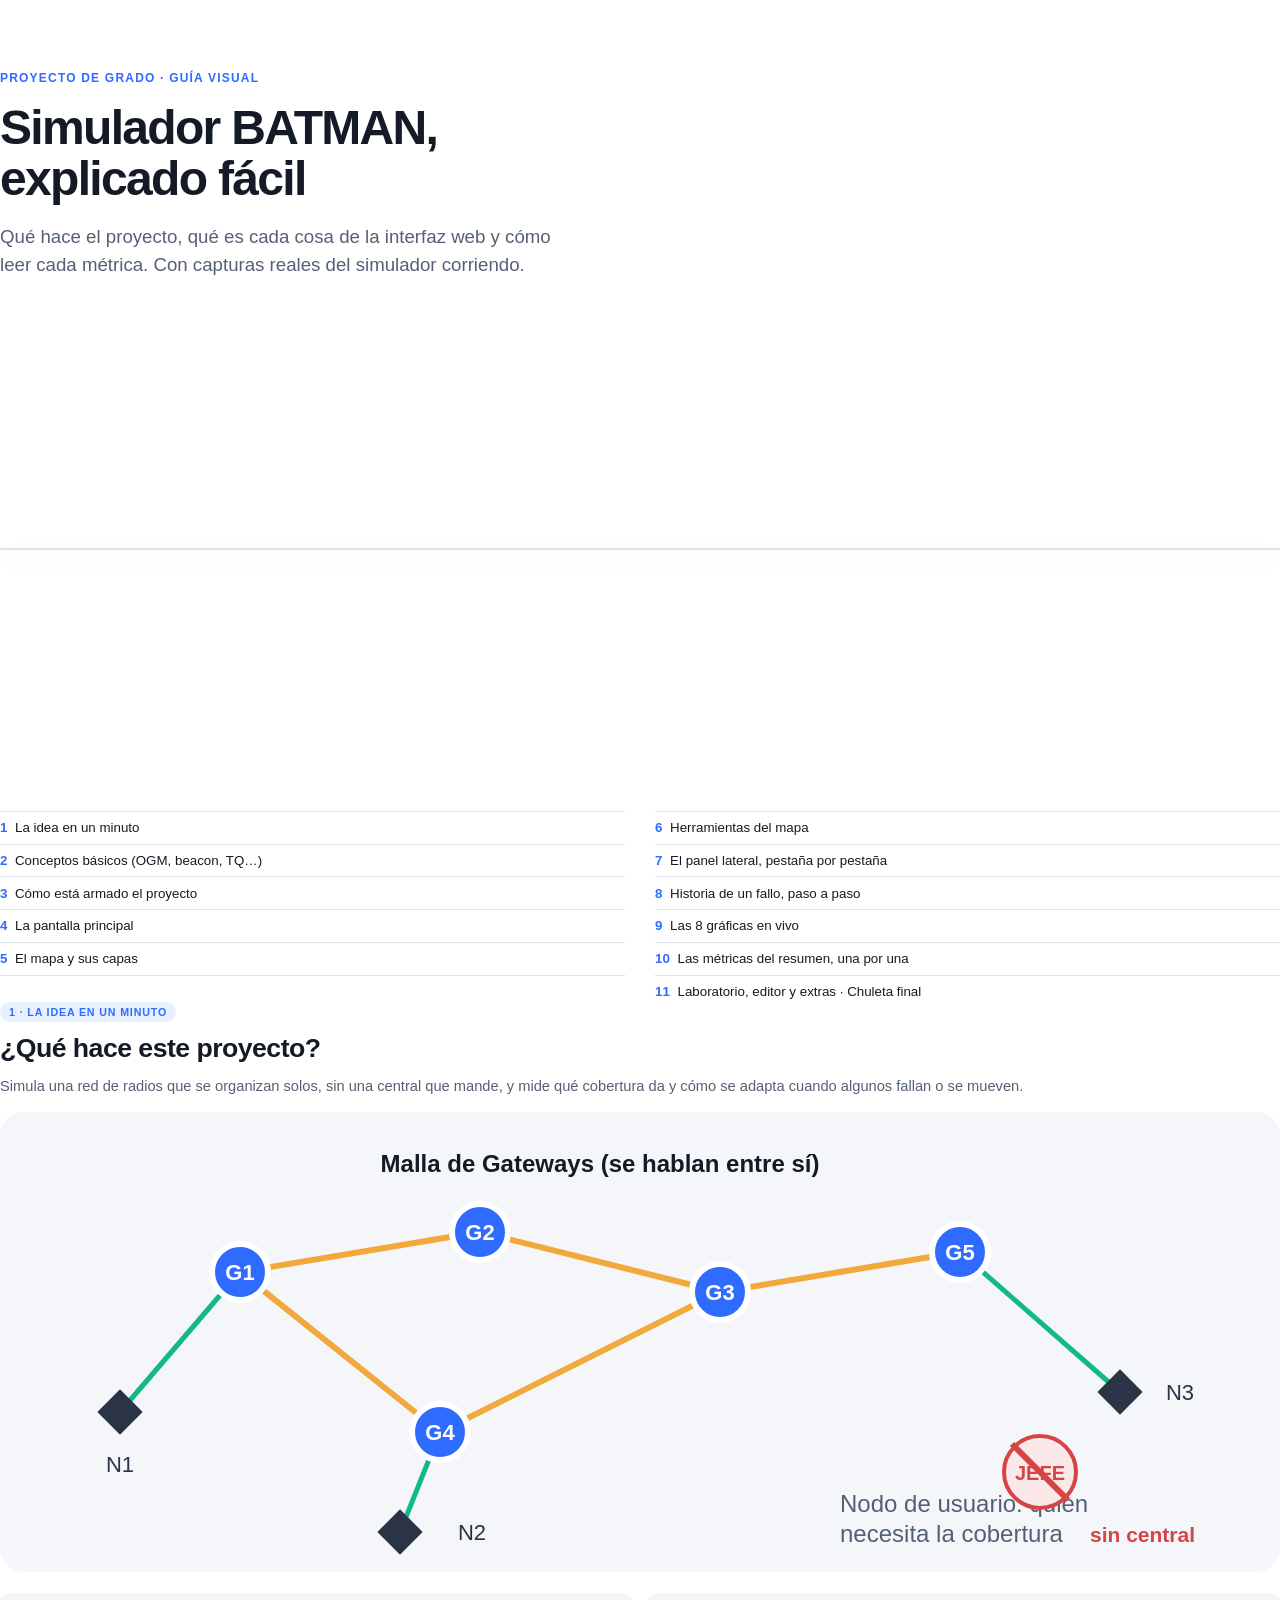
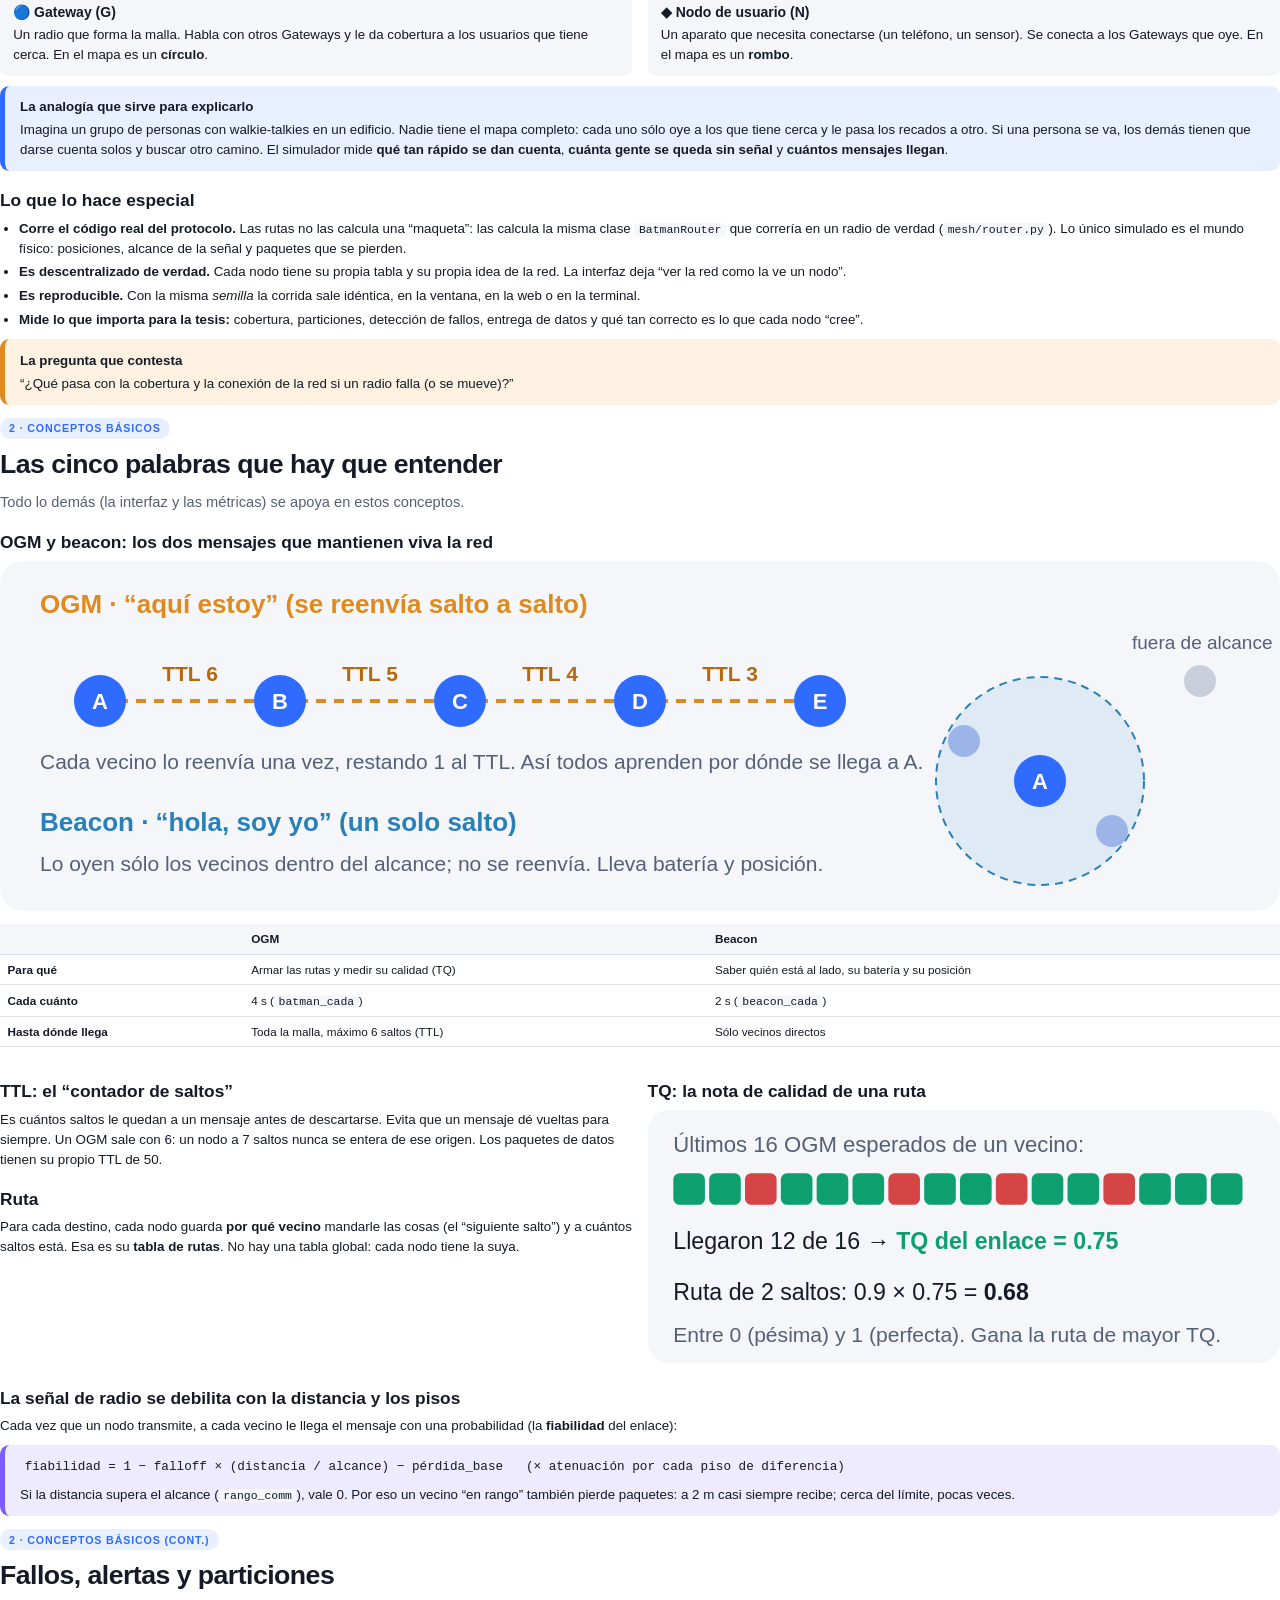
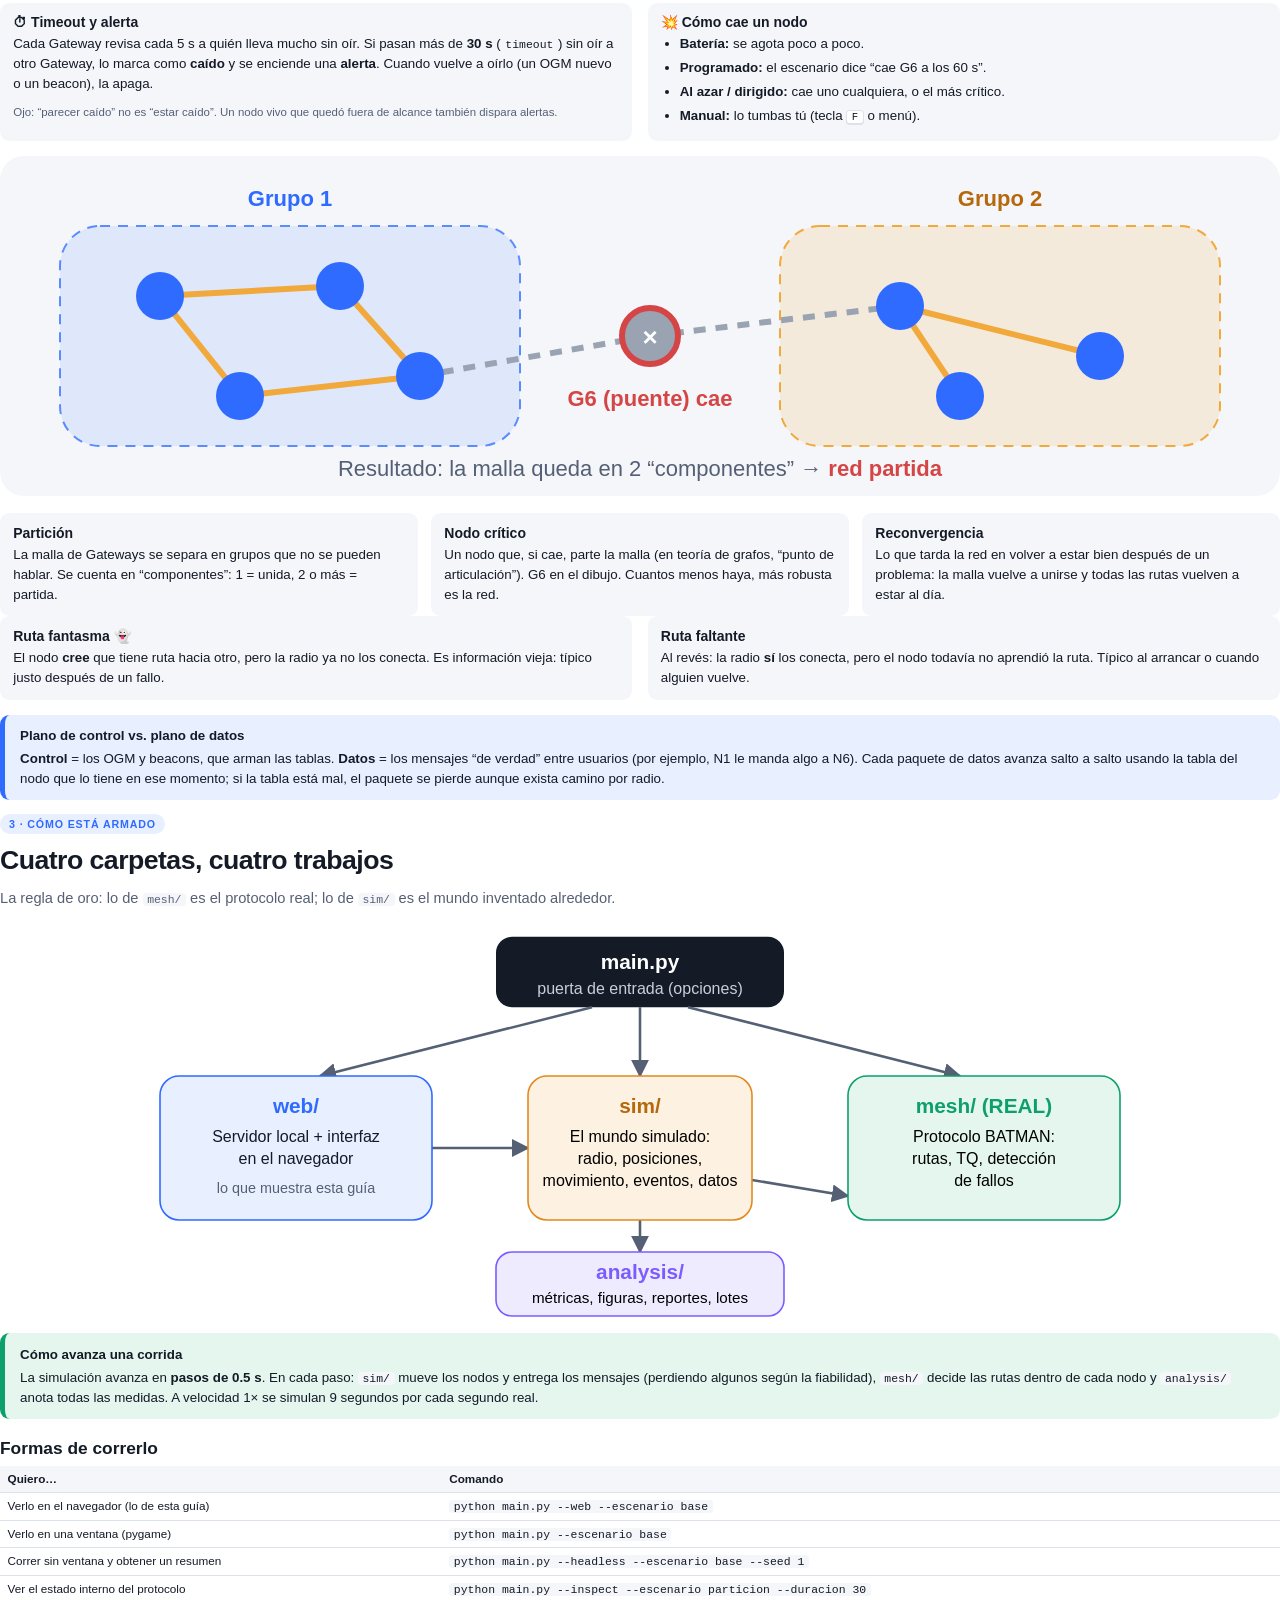
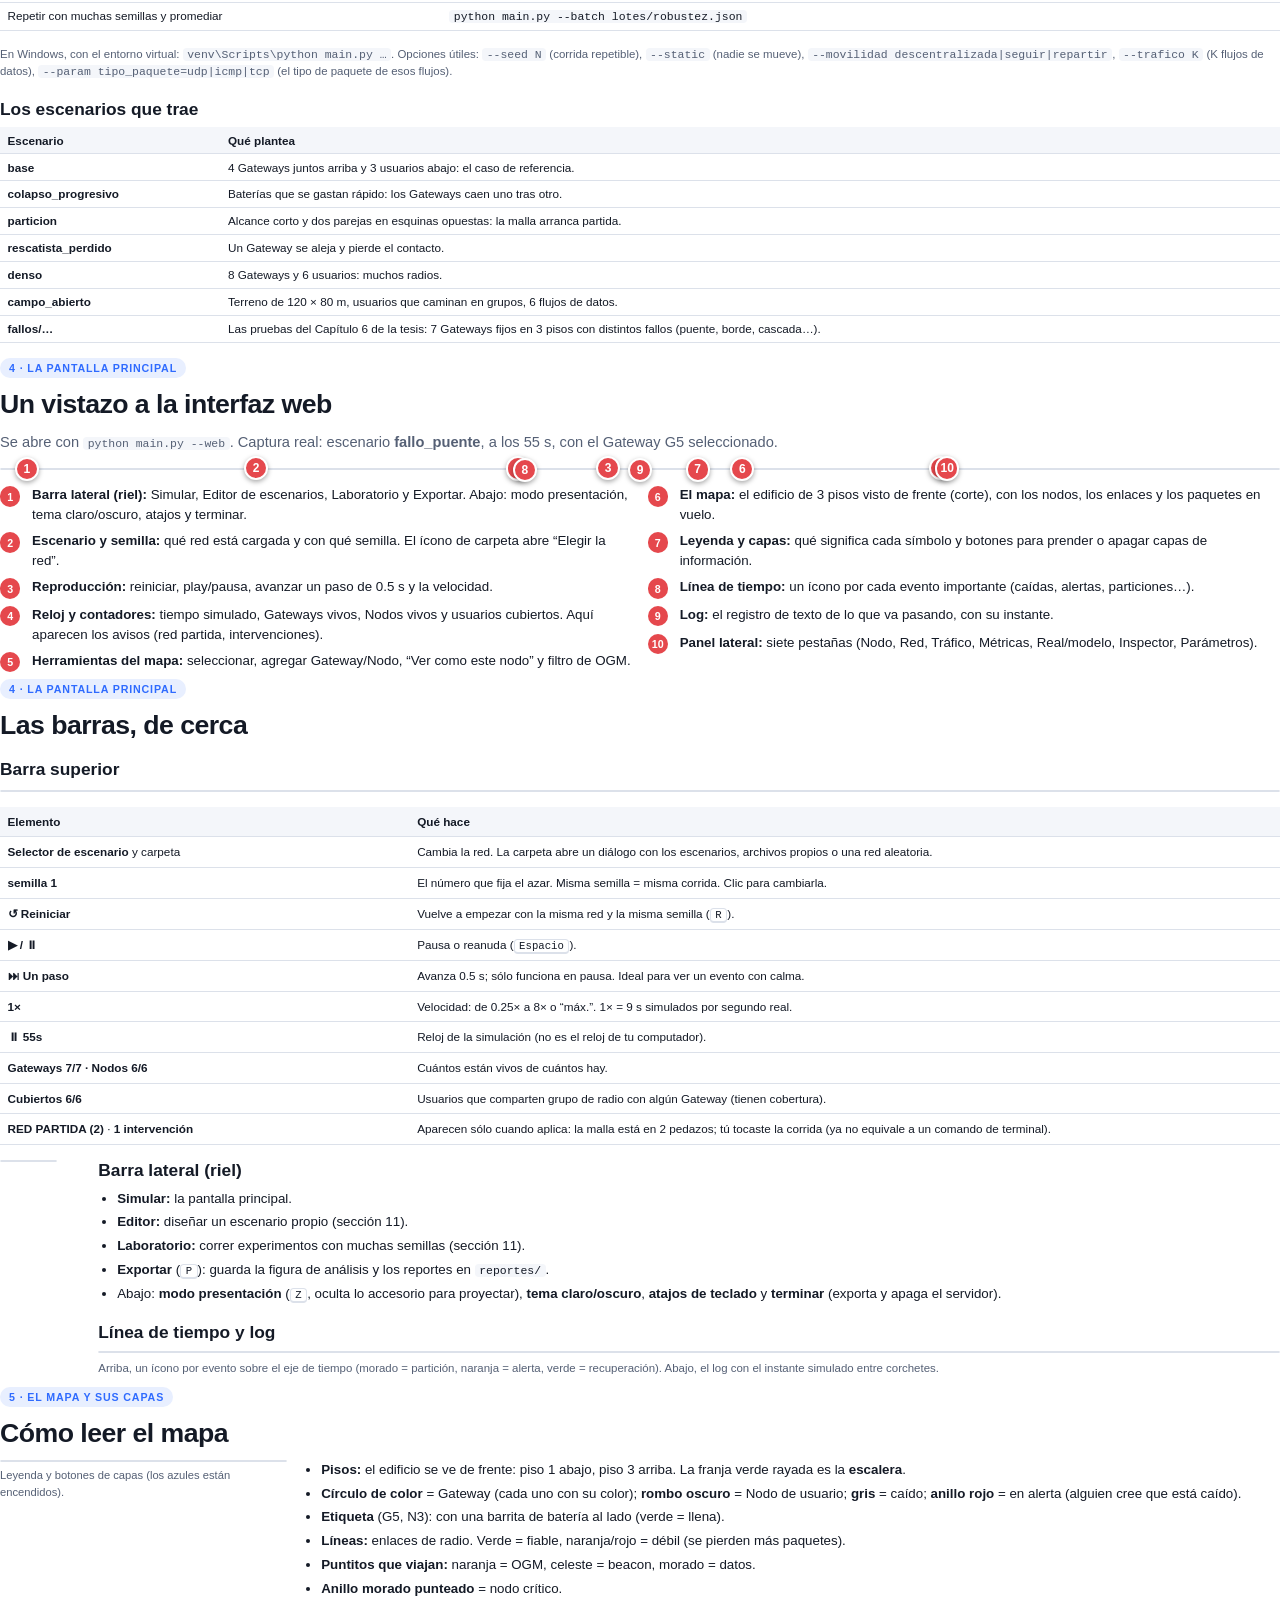
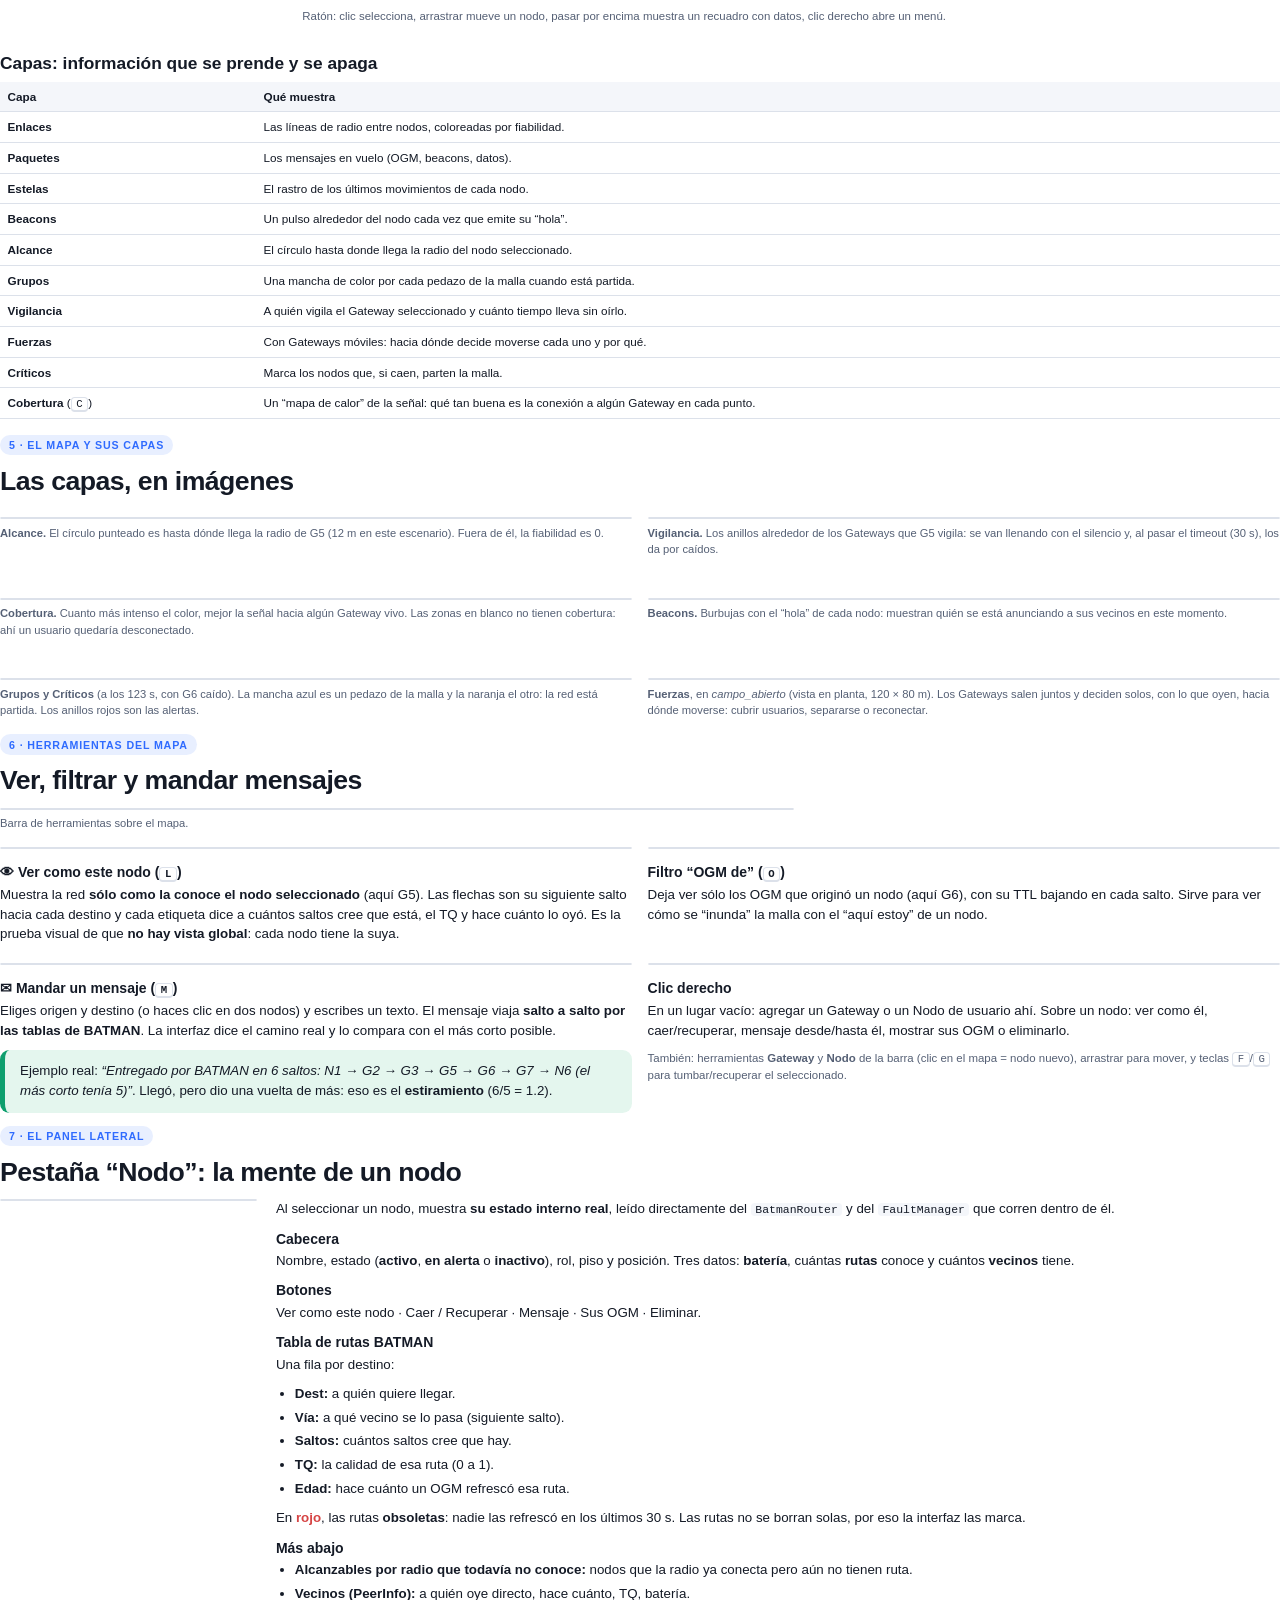
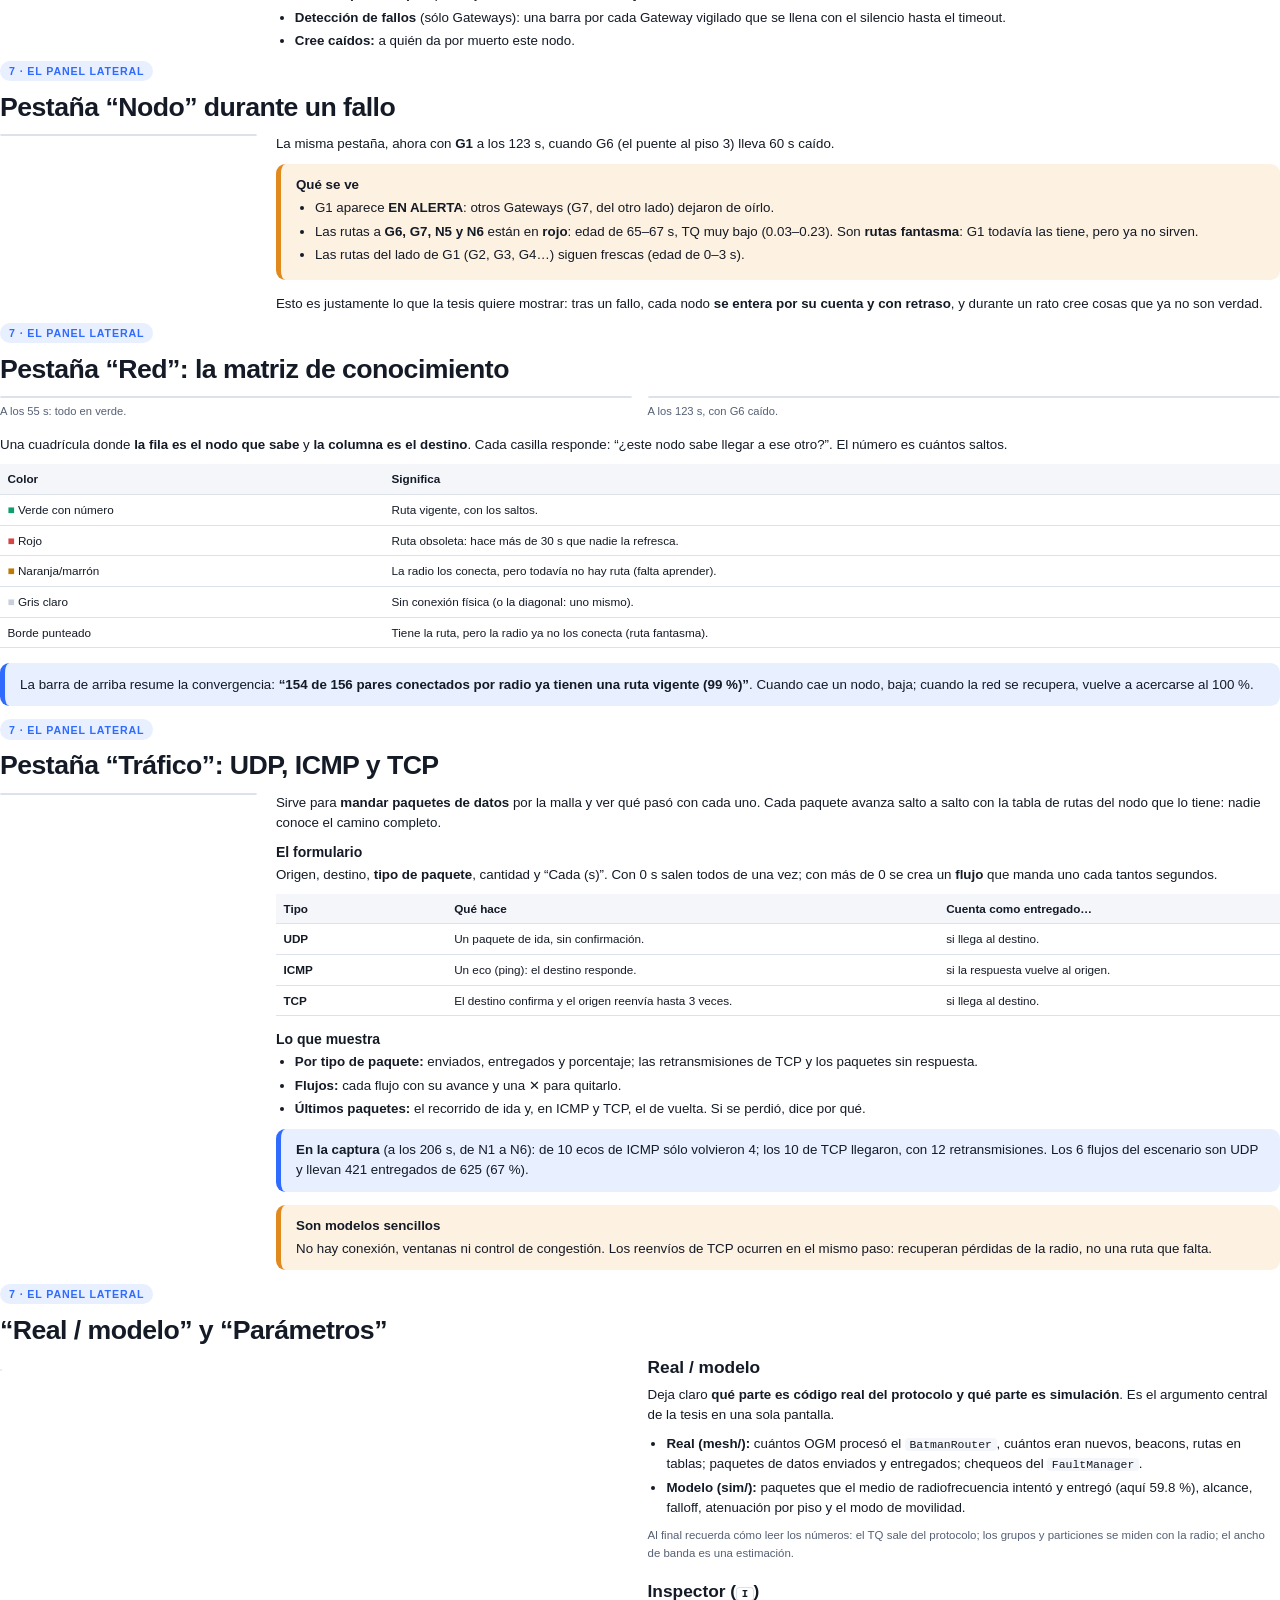
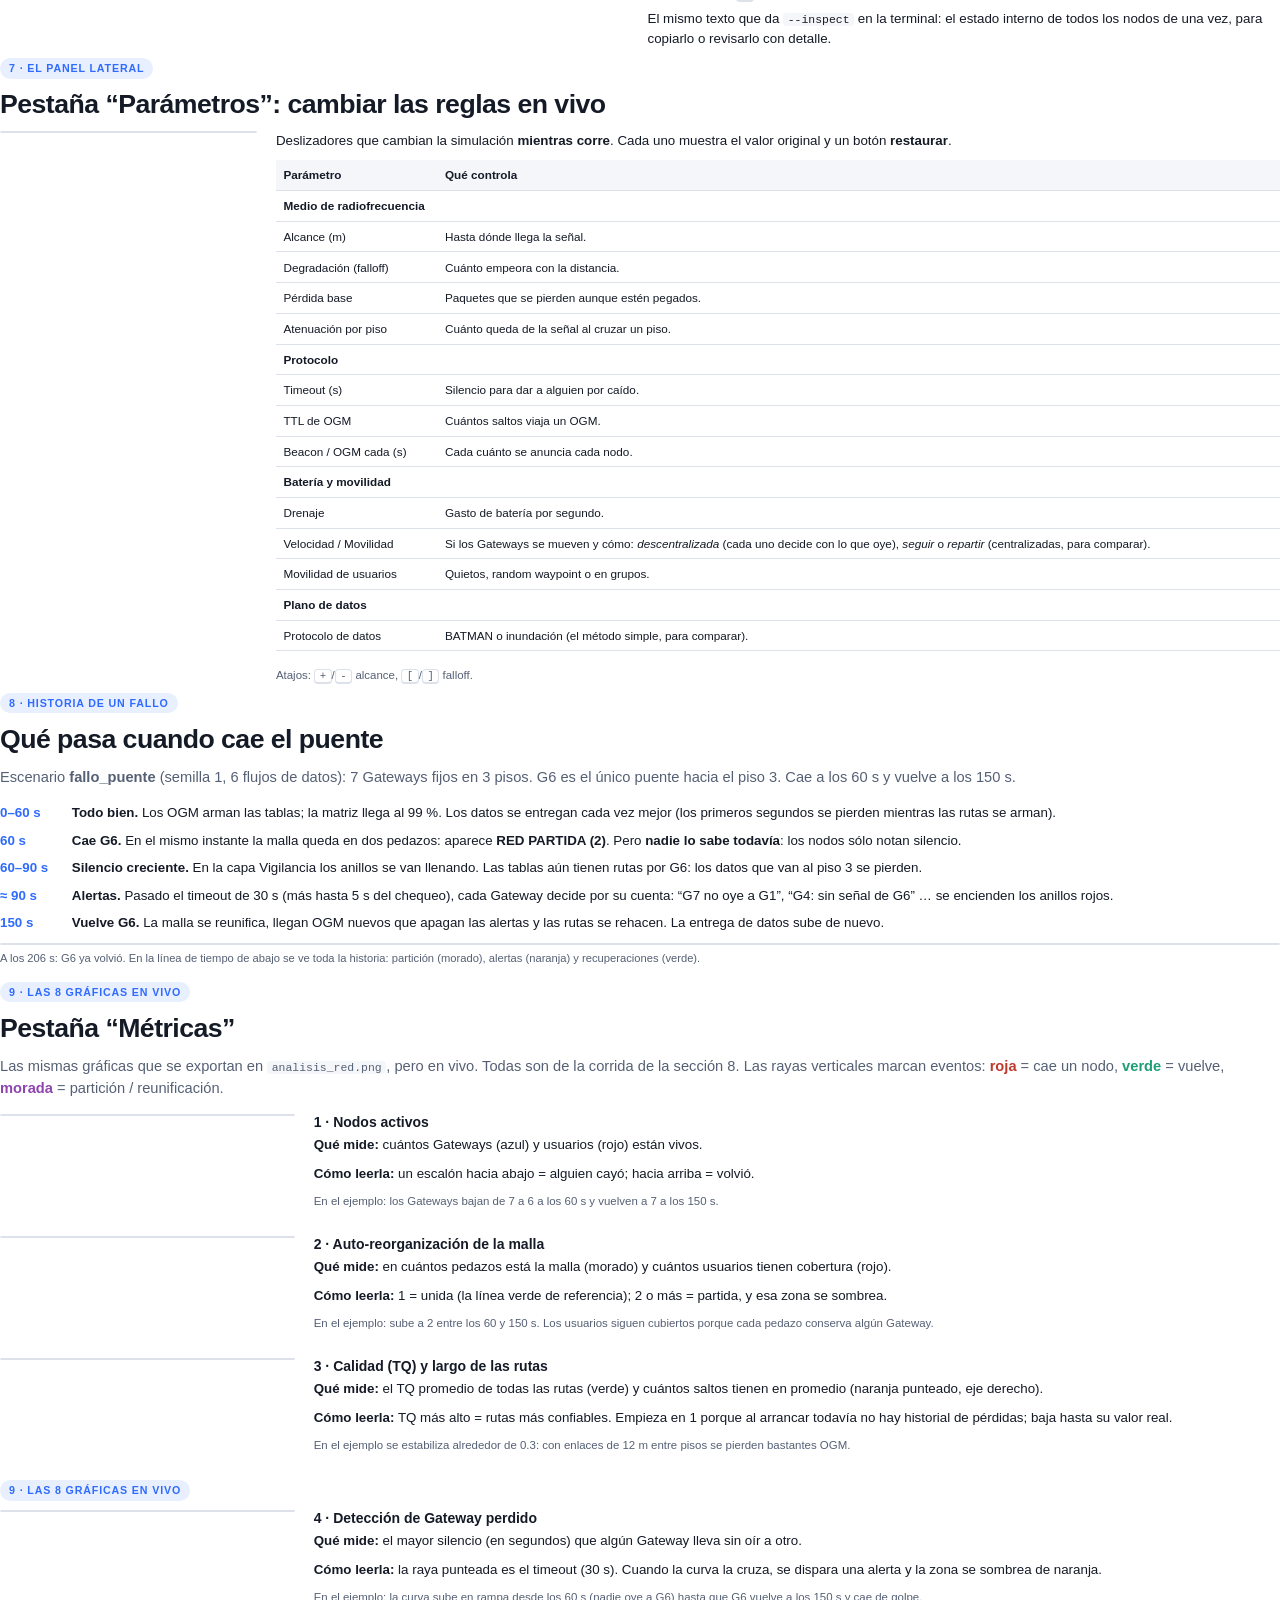
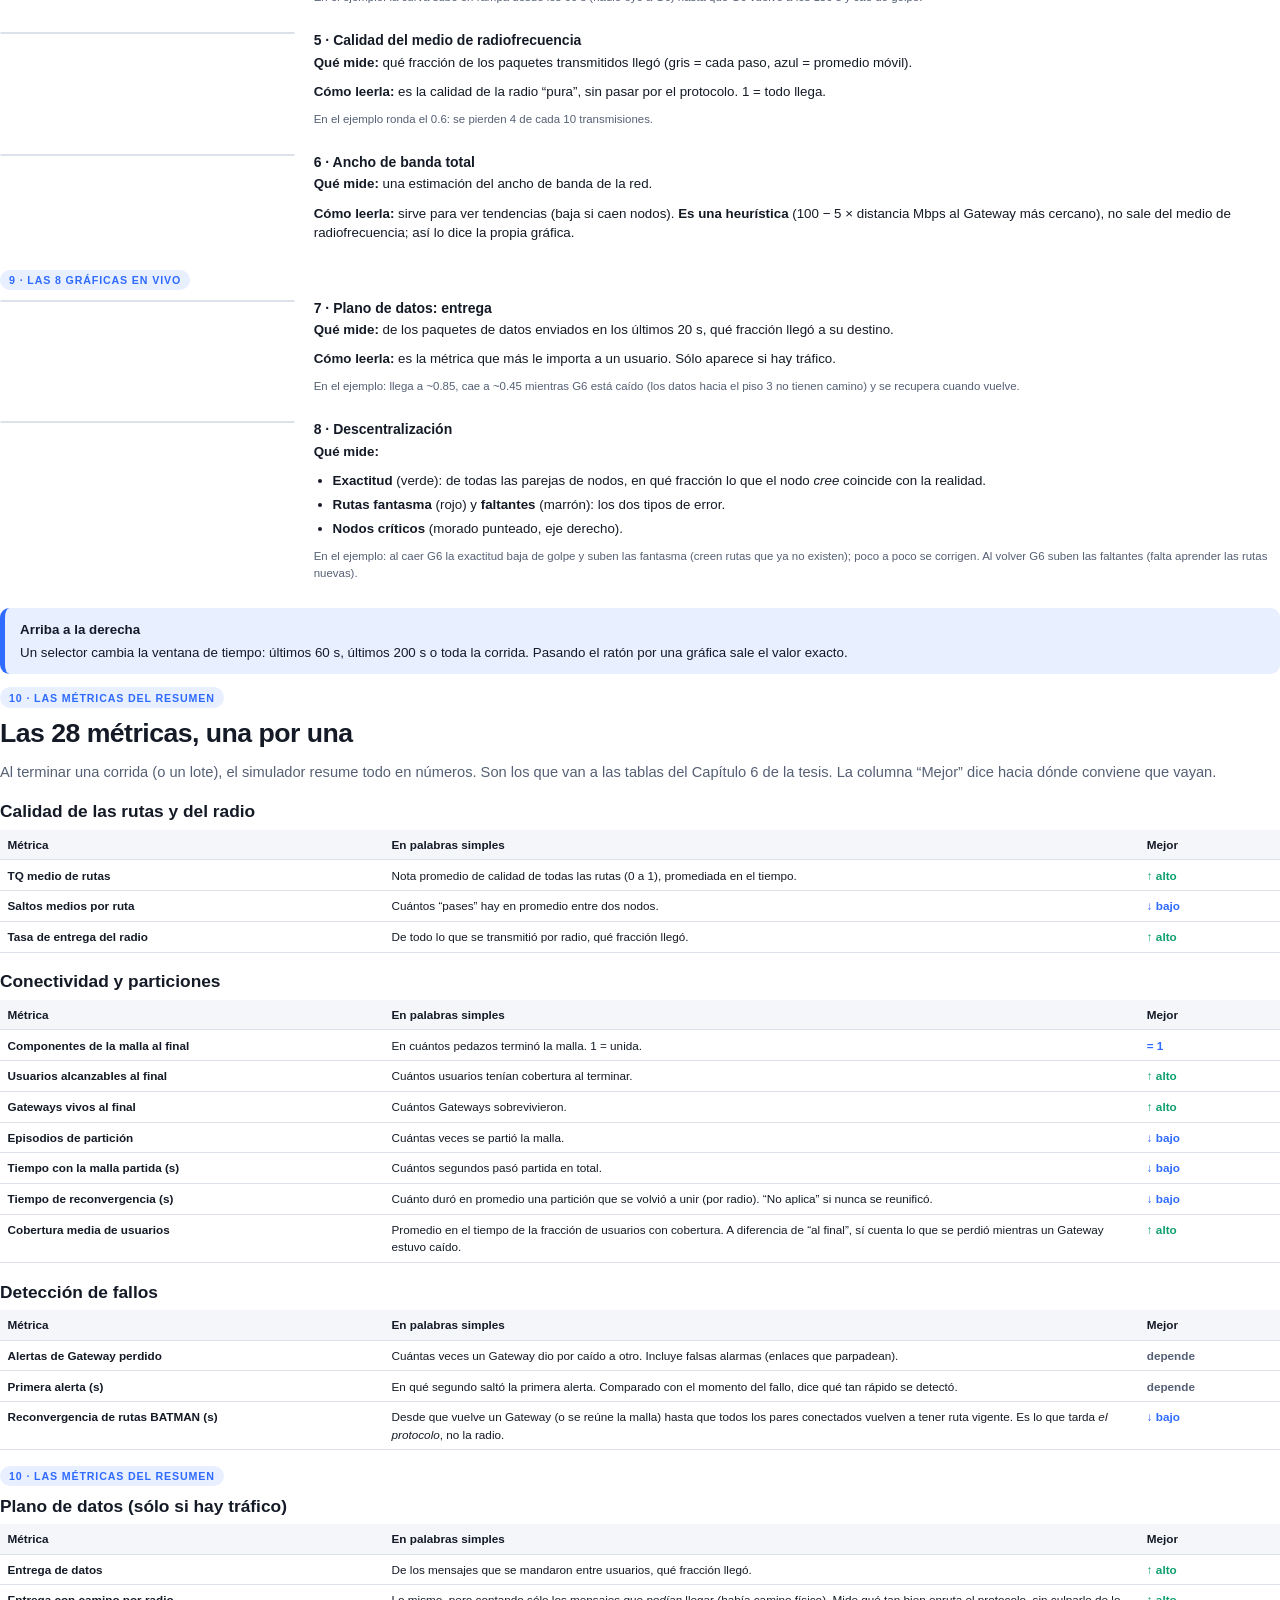
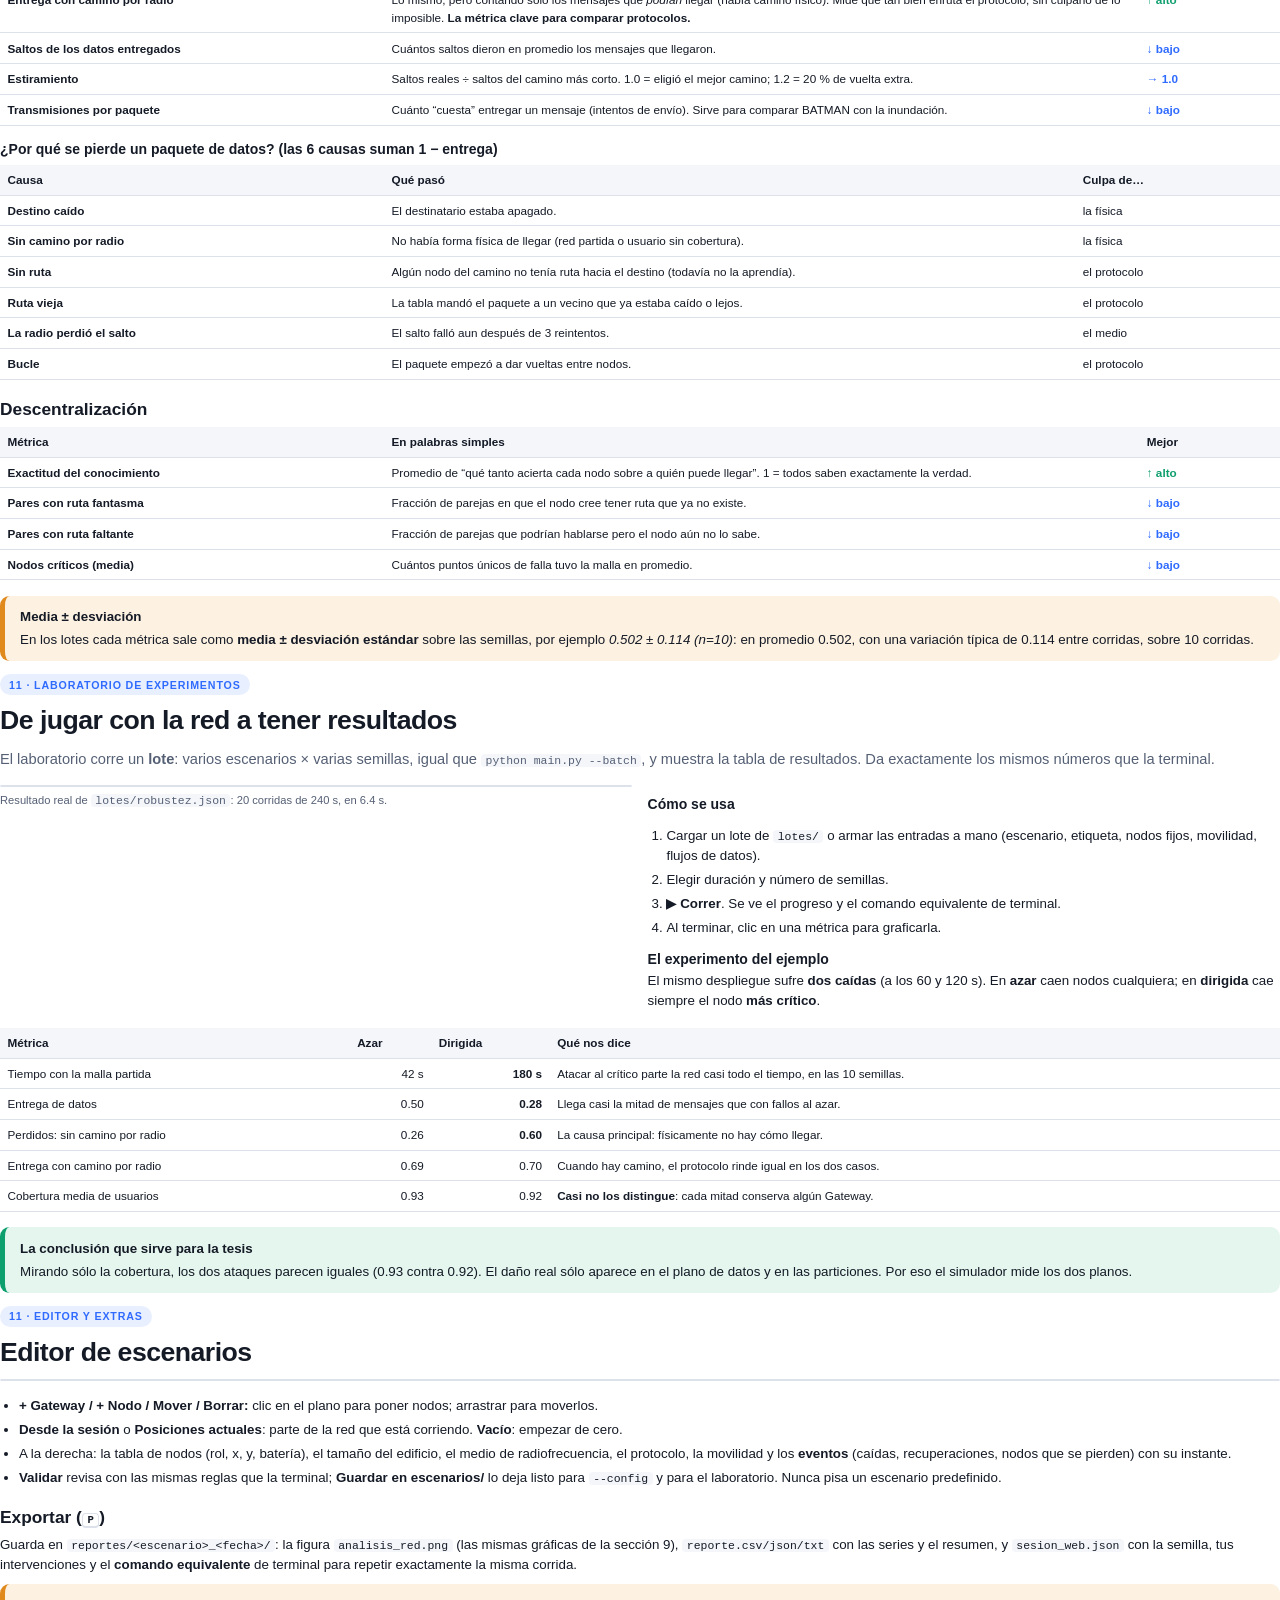
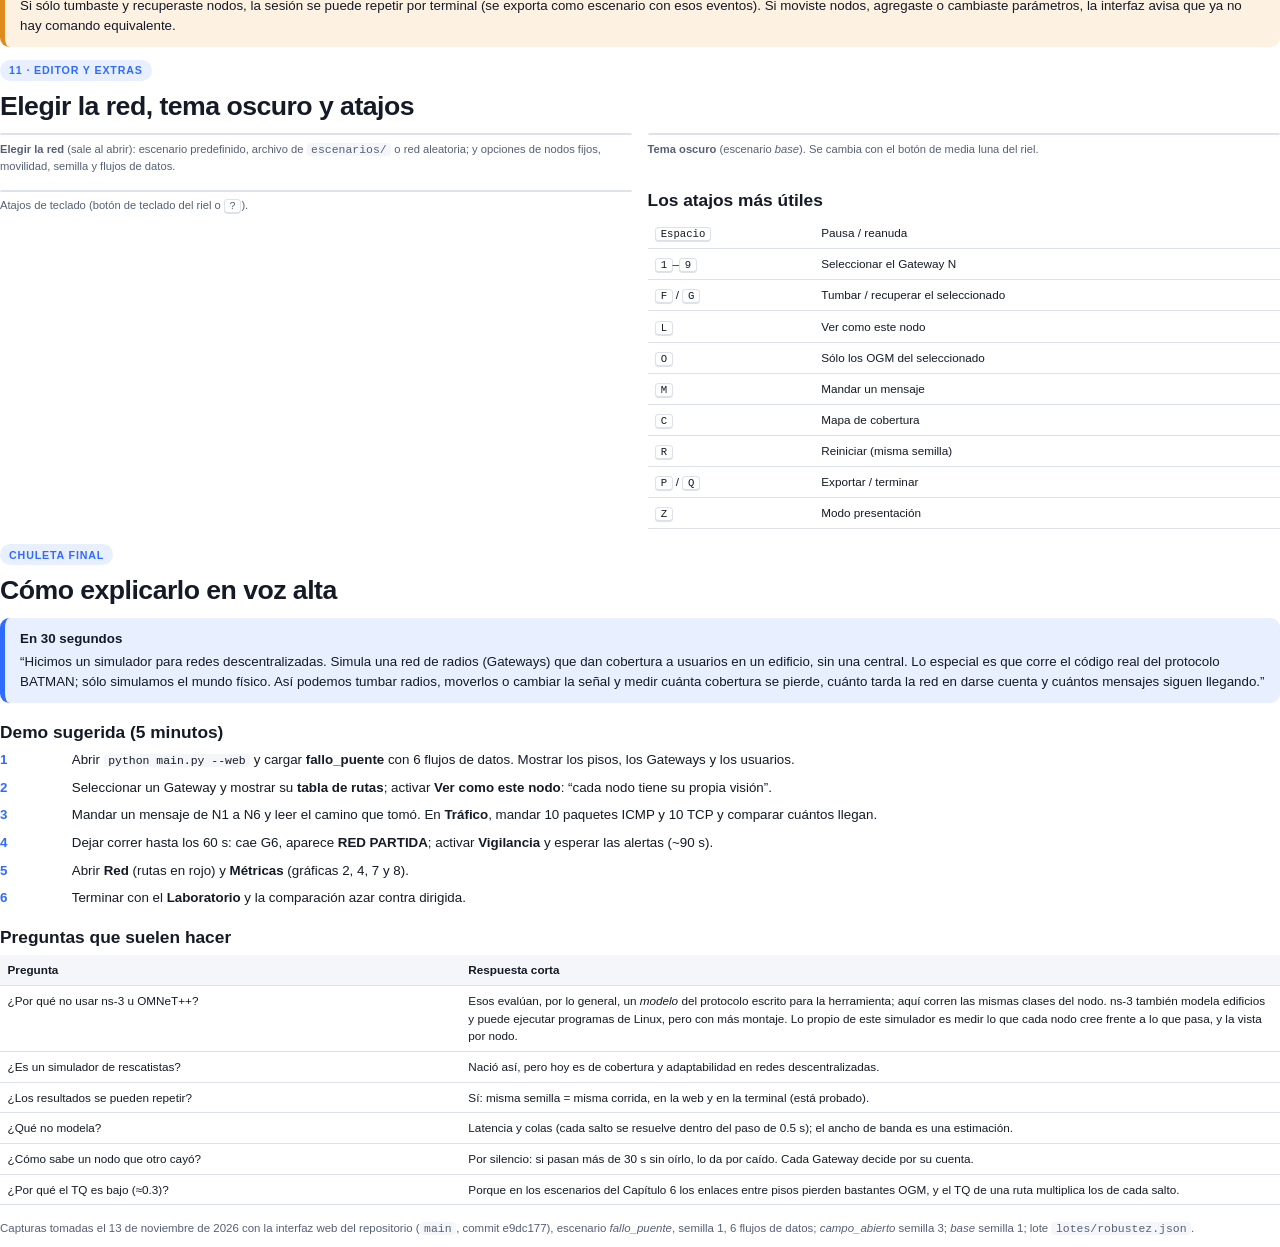
==== commit ce9d16e7: "docs: medio de radiofrecuencia en las dos frases que quedaban de la guia visual" ====
--- a/docs/guia_visual/guia.html
+++ b/docs/guia_visual/guia.html
@@ -610,7 +610,7 @@
       <p>Deja claro <b>qué parte es código real del protocolo y qué parte es simulación</b>. Es el argumento central de la tesis en una sola pantalla.</p>
       <ul>
         <li><b>Real (mesh/):</b> cuántos OGM procesó el <code>BatmanRouter</code>, cuántos eran nuevos, beacons, rutas en tablas; paquetes de datos enviados y entregados; chequeos del <code>FaultManager</code>.</li>
-        <li><b>Modelo (sim/):</b> paquetes que el medio de radio intentó y entregó (aquí 59.8 %), alcance, falloff, atenuación por piso y el modo de movilidad.</li>
+        <li><b>Modelo (sim/):</b> paquetes que el medio de radiofrecuencia intentó y entregó (aquí 59.8 %), alcance, falloff, atenuación por piso y el modo de movilidad.</li>
       </ul>
       <p class="mini">Al final recuerda cómo leer los números: el TQ sale del protocolo; los grupos y particiones se miden con la radio; el ancho de banda es una estimación.</p>
       <h3>Inspector (<span class="kbd">I</span>)</h3>
@@ -836,7 +836,7 @@
   <ul>
     <li><b>+ Gateway / + Nodo / Mover / Borrar:</b> clic en el plano para poner nodos; arrastrar para moverlos.</li>
     <li><b>Desde la sesión</b> o <b>Posiciones actuales</b>: parte de la red que está corriendo. <b>Vacío</b>: empezar de cero.</li>
-    <li>A la derecha: la tabla de nodos (rol, x, y, batería), el tamaño del edificio, el medio de radio, el protocolo, la movilidad y los <b>eventos</b> (caídas, recuperaciones, nodos que se pierden) con su instante.</li>
+    <li>A la derecha: la tabla de nodos (rol, x, y, batería), el tamaño del edificio, el medio de radiofrecuencia, el protocolo, la movilidad y los <b>eventos</b> (caídas, recuperaciones, nodos que se pierden) con su instante.</li>
     <li><b>Validar</b> revisa con las mismas reglas que la terminal; <b>Guardar en escenarios/</b> lo deja listo para <code>--config</code> y para el laboratorio. Nunca pisa un escenario predefinido.</li>
   </ul>
 
